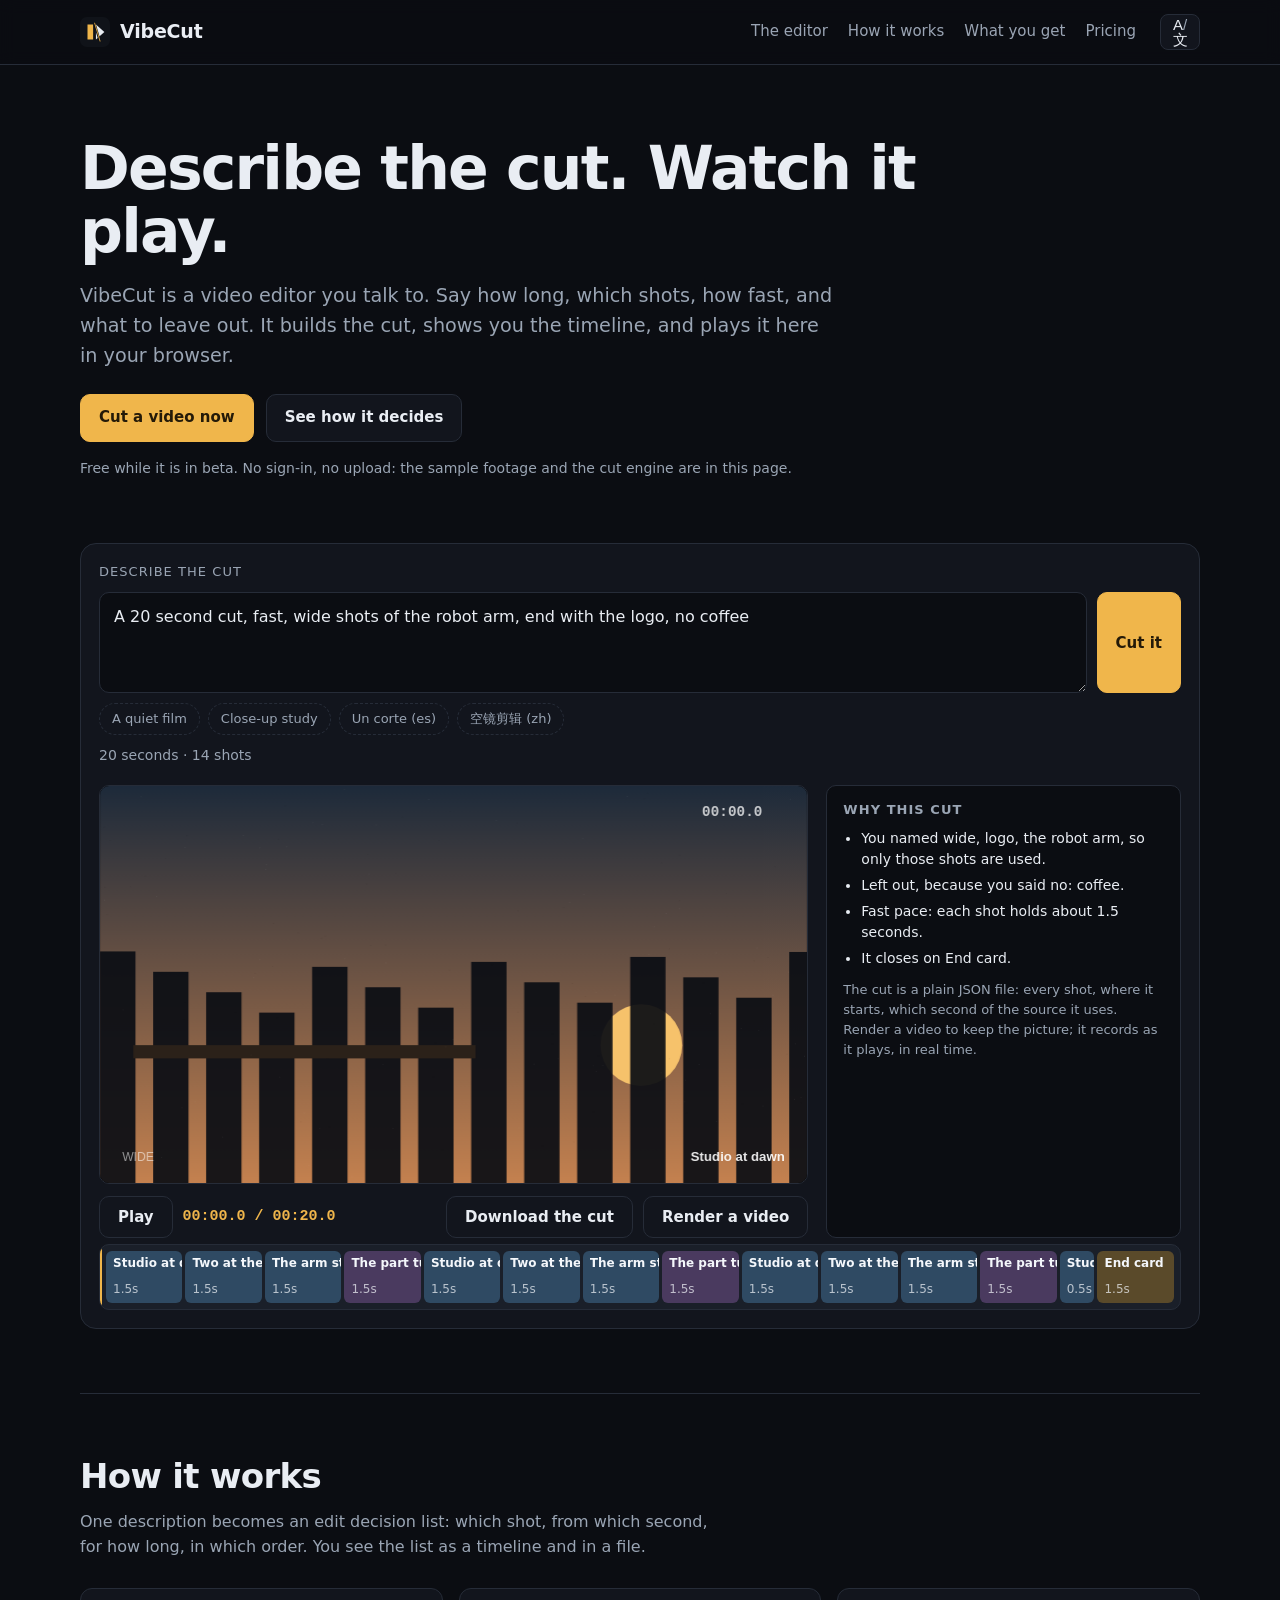
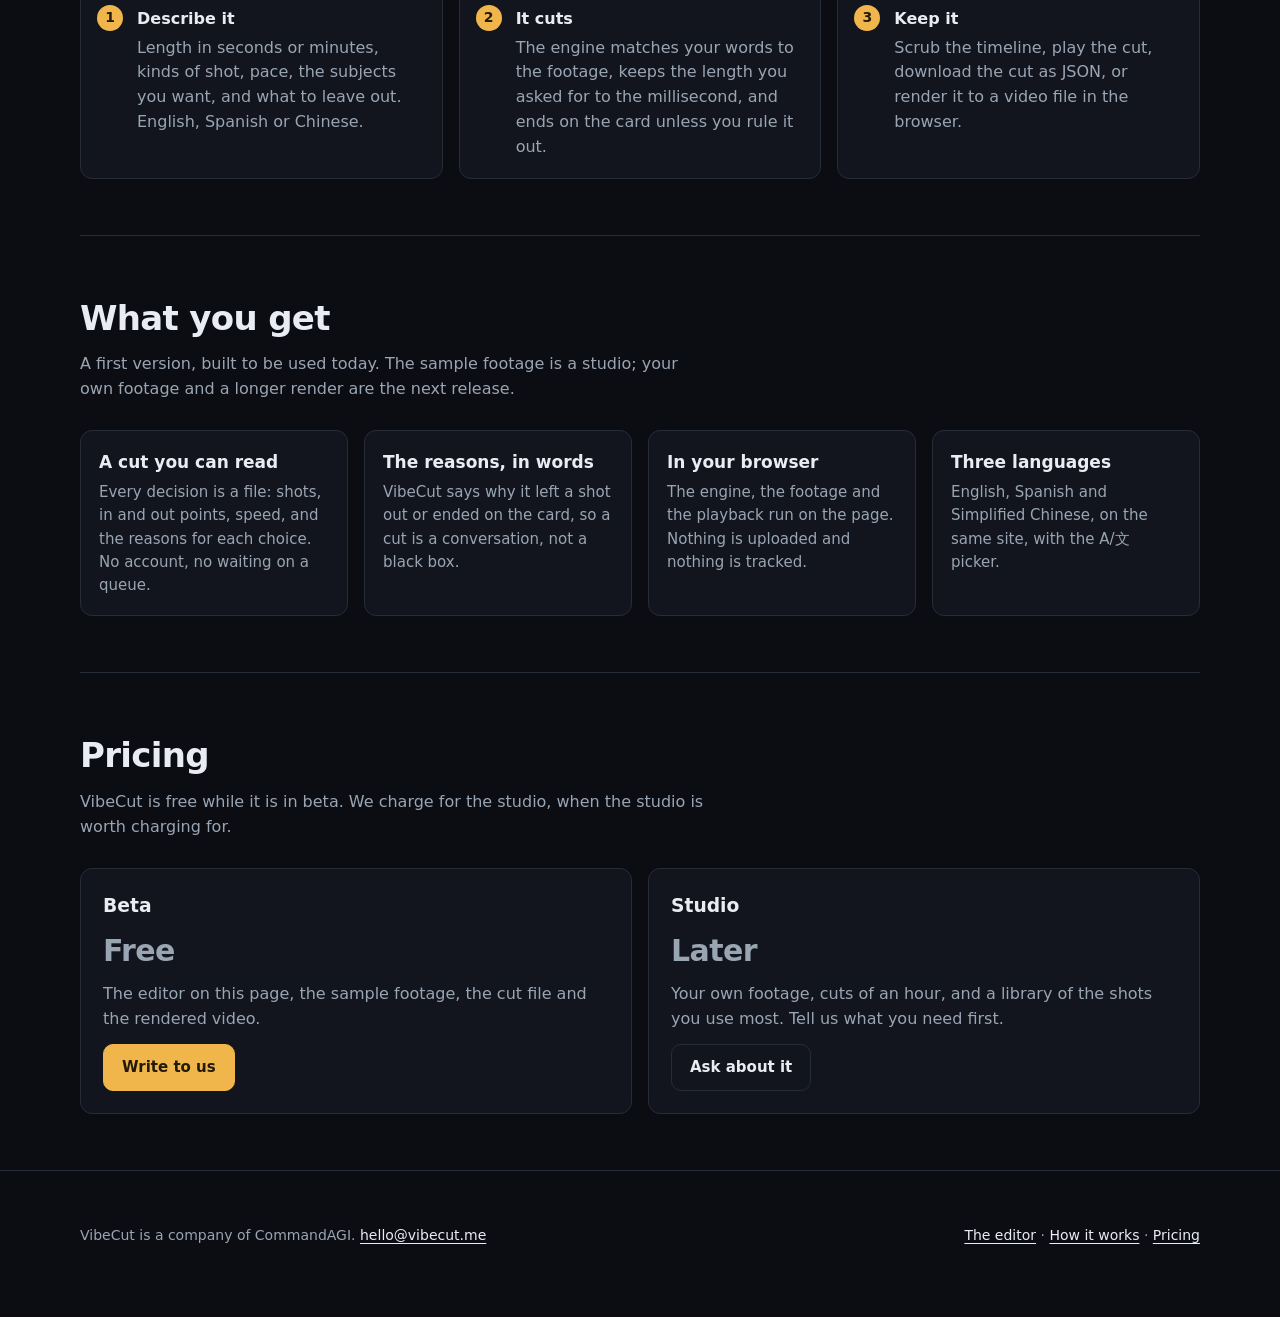
==== index.html @ fbfbfac4 "The site of vibecut, from CommandAGI's seed (seed/drive/platform/org-vibecut/sites/vibecut) Co-Autho" ====
<!doctype html>
<html lang="en">
<head>
<meta charset="utf-8">
<meta name="viewport" content="width=device-width, initial-scale=1">
<meta http-equiv="Content-Security-Policy" content="default-src 'self'; script-src 'self'; style-src 'self' 'unsafe-inline'; img-src 'self' data: blob:; media-src 'self' blob:; connect-src 'none'; object-src 'none'; base-uri 'none'; form-action 'none'">
<title>VibeCut: cut video by description</title>
<meta name="description" content="VibeCut is a browser-native video editor. Describe the cut — the length, the shots, the pace, what to leave out — and it builds the edit and plays it. Nothing is uploaded.">
<link rel="canonical" href="https://vibecut.commandagi.app/">
<link rel="alternate" hreflang="en" href="https://vibecut.commandagi.app/">
<link rel="alternate" hreflang="es" href="https://vibecut.commandagi.app/es/">
<link rel="alternate" hreflang="zh-Hans" href="https://vibecut.commandagi.app/zh/">
<link rel="alternate" hreflang="x-default" href="https://vibecut.commandagi.app/">
<link rel="stylesheet" href="style.css">
<link rel="icon" href="mark.svg" type="image/svg+xml">
</head>
<body data-locale="en" data-root="">
<a class="skip" href="#main">Skip to the content</a>

<header class="site-head">
  <div class="wrap">
    <a class="brand" href="./"><img src="mark.svg" alt="" width="30" height="30">VibeCut</a>
    <nav class="site-nav" aria-label="Site">
      <a href="#cut">The editor</a>
      <a href="#how">How it works</a>
      <a href="#what">What you get</a>
      <a href="#pricing">Pricing</a>
    </nav>
    <button class="lang-btn" type="button" aria-haspopup="dialog" aria-label="Language">
      <span class="lang-btn__glyph" aria-hidden="true">A<span>/</span><span lang="zh-Hans">文</span></span>
    </button>
  </div>
</header>

<dialog id="lang" aria-label="Language">
  <h2>Language</h2>
  <ul>
    <li><a href="/" hreflang="en" lang="en">English</a></li>
    <li><a href="/es/" hreflang="es" lang="es">Español</a></li>
    <li><a href="/zh/" hreflang="zh-Hans" lang="zh-Hans">简体中文</a></li>
  </ul>
  <button class="btn" type="button" data-close>Close</button>
</dialog>

<main id="main">
  <section class="wrap hero">
    <h1>Describe the cut. Watch it play.</h1>
    <p class="lede">VibeCut is a video editor you talk to. Say how long, which shots, how fast, and what to leave out. It builds the cut, shows you the timeline, and plays it here in your browser.</p>
    <div class="btns">
      <a class="btn primary" href="#cut">Cut a video now</a>
      <a class="btn" href="#how">See how it decides</a>
    </div>
    <p class="fine">Free while it is in beta. No sign-in, no upload: the sample footage and the cut engine are in this page.</p>
    <p id="lang-hint" hidden><a href="/es/"></a></p>
  </section>

  <section class="wrap" id="cut">
    <div class="editor">
      <form class="editor__form" id="cut-form">
        <label for="description">Describe the cut</label>
        <div class="editor__row">
          <textarea id="description" name="description" rows="3">A 20 second cut, fast, wide shots of the robot arm, end with the logo, no coffee</textarea>
          <button class="btn primary" type="submit">Cut it</button>
        </div>
        <div class="presets" aria-label="Examples">
          <button type="button" data-preset="A quiet 30 second film of the studio at dawn, slow, no city">A quiet film</button>
          <button type="button" data-preset="15 seconds of close-ups, the hands and the lens, slow motion">Close-up study</button>
          <button type="button" data-preset="Un corte de 20 segundos del brazo robot, rápido, sin café">Un corte (es)</button>
          <button type="button" data-preset="25 秒，全景，城市，快剪，不要咖啡">空镜剪辑 (zh)</button>
        </div>
      </form>

      <p class="summary" id="summary" role="status"></p>

      <div class="stage">
        <div>
          <div class="screen"><canvas id="preview" width="1280" height="720" aria-label="The cut, playing"></canvas></div>
          <div class="transport">
            <button class="btn" type="button" id="play">Play</button>
            <span class="clock" id="clock">00:00.0 / 00:20</span>
            <button class="btn" type="button" id="download">Download the cut</button>
            <button class="btn" type="button" id="export">Render a video</button>
          </div>
        </div>
        <div class="why">
          <h3>Why this cut</h3>
          <ul id="why"></ul>
          <p class="save-note">The cut is a plain JSON file: every shot, where it starts, which second of the source it uses. Render a video to keep the picture; it records as it plays, in real time.</p>
        </div>
      </div>

      <div class="timeline-shell" aria-label="Timeline">
        <div class="timeline" id="timeline"></div>
      </div>
    </div>
  </section>

  <section class="wrap section" id="how">
    <h2>How it works</h2>
    <p class="sub">One description becomes an edit decision list: which shot, from which second, for how long, in which order. You see the list as a timeline and in a file.</p>
    <ol class="steps">
      <li><strong>Describe it</strong>Length in seconds or minutes, kinds of shot, pace, the subjects you want, and what to leave out. English, Spanish or Chinese.</li>
      <li><strong>It cuts</strong>The engine matches your words to the footage, keeps the length you asked for to the millisecond, and ends on the card unless you rule it out.</li>
      <li><strong>Keep it</strong>Scrub the timeline, play the cut, download the cut as JSON, or render it to a video file in the browser.</li>
    </ol>
  </section>

  <section class="wrap section" id="what">
    <h2>What you get</h2>
    <p class="sub">A first version, built to be used today. The sample footage is a studio; your own footage and a longer render are the next release.</p>
    <div class="cards">
      <div class="card"><h3>A cut you can read</h3><p>Every decision is a file: shots, in and out points, speed, and the reasons for each choice. No account, no waiting on a queue.</p></div>
      <div class="card"><h3>The reasons, in words</h3><p>VibeCut says why it left a shot out or ended on the card, so a cut is a conversation, not a black box.</p></div>
      <div class="card"><h3>In your browser</h3><p>The engine, the footage and the playback run on the page. Nothing is uploaded and nothing is tracked.</p></div>
      <div class="card"><h3>Three languages</h3><p>English, Spanish and Simplified Chinese, on the same site, with the A/文 picker.</p></div>
    </div>
  </section>

  <section class="wrap section" id="pricing">
    <h2>Pricing</h2>
    <p class="sub">VibeCut is free while it is in beta. We charge for the studio, when the studio is worth charging for.</p>
    <div class="plans">
      <div class="plan">
        <h3>Beta</h3>
        <p class="price">Free</p>
        <p>The editor on this page, the sample footage, the cut file and the rendered video.</p>
        <a class="btn primary" href="mailto:hello@vibecut.me">Write to us</a>
      </div>
      <div class="plan">
        <h3>Studio</h3>
        <p class="price">Later</p>
        <p>Your own footage, cuts of an hour, and a library of the shots you use most. Tell us what you need first.</p>
        <a class="btn" href="mailto:hello@vibecut.me?subject=VibeCut%20Studio">Ask about it</a>
      </div>
    </div>
  </section>
</main>

<footer class="site-foot">
  <div class="wrap">
    <p>VibeCut is a company of CommandAGI. <a href="mailto:hello@vibecut.me">hello@vibecut.me</a></p>
    <p><a href="#cut">The editor</a> · <a href="#how">How it works</a> · <a href="#pricing">Pricing</a></p>
  </div>
</footer>

<script type="module" src="app/lang.mjs"></script>
<script type="module" src="app/app.mjs"></script>
</body>
</html>
---- style.css ----
/* VibeCut's site. One stylesheet for the three languages; no external font, script or stylesheet. */
:root {
  --ink: #0b0d12;
  --ink-2: #12151d;
  --ink-3: #1a1f29;
  --line: #262c38;
  --text: #e9edf3;
  --muted: #9aa5b4;
  --accent: #f0b64b;
  --accent-ink: #241a08;
  --wide: #2f4a63;
  --close: #4a3a5f;
  --broll: #2f5a4a;
  --logo: #5a4a2a;
  --radius: 12px;
  color-scheme: dark;
}

* { box-sizing: border-box; }

html { -webkit-text-size-adjust: 100%; }

body {
  margin: 0;
  background: var(--ink);
  color: var(--text);
  font: 16px/1.55 system-ui, -apple-system, "Segoe UI", Roboto, "Helvetica Neue", Arial, sans-serif;
}

body:lang(zh-Hans) { font-family: system-ui, "PingFang SC", "Noto Sans SC", "Microsoft YaHei", sans-serif; }

a { color: var(--accent); text-underline-offset: 3px; }
a:hover { color: #ffd27a; }

.wrap { width: min(1120px, 100% - 40px); margin-inline: auto; }

.skip {
  position: absolute; left: -9999px; top: 0; background: var(--accent); color: var(--accent-ink);
  padding: 10px 16px; border-radius: 0 0 var(--radius) 0; z-index: 20;
}
.skip:focus { left: 0; }

/* the header */
.site-head { border-bottom: 1px solid var(--line); position: sticky; top: 0; background: color-mix(in srgb, var(--ink) 92%, transparent); backdrop-filter: blur(8px); z-index: 10; }
.site-head .wrap { display: flex; align-items: center; gap: 24px; min-height: 64px; }
.brand { display: inline-flex; align-items: center; gap: 10px; font-weight: 700; letter-spacing: -0.01em; color: var(--text); text-decoration: none; font-size: 19px; }
.brand img { display: block; }
.site-nav { display: flex; gap: 20px; margin-inline-start: auto; flex-wrap: wrap; }
.site-nav a { color: var(--muted); text-decoration: none; font-size: 15px; }
.site-nav a:hover, .site-nav a[aria-current="page"] { color: var(--text); }

/* the A/文 language button: the same glyph our public sites use */
.lang-btn {
  border: 1px solid var(--line); background: var(--ink-2); color: var(--text); border-radius: 8px;
  width: 40px; height: 36px; cursor: pointer; font-size: 15px; line-height: 1;
}
.lang-btn:hover { border-color: var(--accent); }
.lang-btn__glyph span:first-child { color: var(--muted); }
.lang-btn__glyph span:last-child { font-family: system-ui, "PingFang SC", "Noto Sans SC", sans-serif; }

dialog#lang {
  border: 1px solid var(--line); border-radius: var(--radius); background: var(--ink-2); color: var(--text);
  padding: 20px; min-width: 260px;
}
dialog#lang::backdrop { background: rgba(0, 0, 0, 0.6); }
dialog#lang h2 { margin: 0 0 12px; font-size: 16px; color: var(--muted); font-weight: 600; }
dialog#lang ul { list-style: none; margin: 0; padding: 0; display: grid; gap: 6px; }
dialog#lang a { display: block; padding: 8px 10px; border-radius: 8px; text-decoration: none; color: var(--text); }
dialog#lang a[aria-current="true"] { background: var(--ink-3); color: var(--accent); }
dialog#lang a:hover { background: var(--ink-3); }
dialog#lang button { margin-top: 14px; width: 100%; }

/* the hero */
.hero { padding: 72px 0 40px; }
.hero h1 { font-size: clamp(34px, 5.2vw, 60px); line-height: 1.05; letter-spacing: -0.03em; margin: 0 0 18px; max-width: 20ch; }
.hero p.lede { font-size: clamp(17px, 1.5vw, 21px); color: var(--muted); max-width: 62ch; margin: 0 0 24px; }
.hero .btns { display: flex; gap: 12px; flex-wrap: wrap; align-items: center; }
.btn {
  display: inline-flex; align-items: center; gap: 8px; border-radius: 10px; padding: 11px 18px; font-weight: 600;
  text-decoration: none; border: 1px solid var(--line); background: var(--ink-2); color: var(--text); cursor: pointer;
  font-size: 15px; font-family: inherit;
}
.btn:hover { border-color: var(--muted); color: var(--text); }
.btn.primary { background: var(--accent); border-color: var(--accent); color: var(--accent-ink); }
.btn.primary:hover { background: #ffc961; }
.btn:disabled { opacity: 0.6; cursor: default; }
.fine { color: var(--muted); font-size: 14px; margin: 16px 0 0; }

/* the editor */
.editor { background: var(--ink-2); border: 1px solid var(--line); border-radius: 16px; padding: 18px; margin: 8px 0 64px; }
.editor__form { display: grid; gap: 10px; }
.editor__form label { font-size: 13px; text-transform: uppercase; letter-spacing: 0.08em; color: var(--muted); }
.editor__row { display: flex; gap: 10px; align-items: stretch; flex-wrap: wrap; }
textarea#description {
  flex: 1 1 480px; min-height: 74px; resize: vertical; background: var(--ink); color: var(--text);
  border: 1px solid var(--line); border-radius: 10px; padding: 12px 14px; font: inherit;
}
textarea#description:focus { outline: 2px solid var(--accent); outline-offset: 1px; }
.presets { display: flex; gap: 8px; flex-wrap: wrap; }
.presets button {
  background: none; border: 1px dashed var(--line); color: var(--muted); border-radius: 999px;
  padding: 5px 12px; font: inherit; font-size: 13px; cursor: pointer;
}
.presets button:hover { color: var(--text); border-color: var(--muted); }

.stage { display: grid; grid-template-columns: minmax(0, 2fr) minmax(240px, 1fr); gap: 18px; margin-top: 18px; }
@media (max-width: 820px) { .stage { grid-template-columns: 1fr; } }
.screen { background: #000; border-radius: 10px; overflow: hidden; border: 1px solid var(--line); position: relative; aspect-ratio: 16 / 9; }
.screen canvas { width: 100%; height: 100%; display: block; }

.transport { display: flex; align-items: center; gap: 10px; flex-wrap: wrap; margin-top: 12px; }
.clock { font: 600 15px/1 ui-monospace, "SF Mono", Menlo, Consolas, monospace; color: var(--accent); margin-inline-end: auto; }

.timeline-shell { margin-top: 6px; }
.timeline {
  display: flex; gap: 3px; height: 66px; position: relative; background: var(--ink-3); border-radius: 10px;
  padding: 6px; border: 1px solid var(--line); overflow: hidden;
}
.clip {
  border: 0; border-radius: 6px; min-width: 6px; padding: 6px 7px; overflow: hidden; cursor: pointer;
  display: flex; flex-direction: column; justify-content: space-between; text-align: start;
  color: #f4f7fb; font: inherit; font-size: 12px; font-weight: 600; line-height: 1.15;
}
.clip--wide { background: var(--wide); }
.clip--close { background: var(--close); }
.clip--b-roll { background: var(--broll); }
.clip--logo { background: var(--logo); }
.clip:hover { filter: brightness(1.18); }
.clip__name { overflow: hidden; text-overflow: ellipsis; white-space: nowrap; display: block; }
.clip__time { opacity: 0.7; font-weight: 500; font-variant-numeric: tabular-nums; }
.playhead { position: absolute; top: 0; bottom: 0; width: 2px; background: var(--accent); pointer-events: none; }

.why { background: var(--ink); border: 1px solid var(--line); border-radius: 10px; padding: 14px 16px; }
.why h3 { margin: 0 0 8px; font-size: 13px; text-transform: uppercase; letter-spacing: 0.08em; color: var(--muted); }
.why ul { margin: 0; padding-inline-start: 18px; color: var(--text); font-size: 14px; }
.why li { margin: 4px 0; }
.summary { color: var(--muted); font-size: 14px; margin: 10px 0 0; }
.save-note { color: var(--muted); font-size: 13px; margin: 10px 0 0; }

/* the sections */
.section { padding: 56px 0; border-top: 1px solid var(--line); }
.section h2 { font-size: clamp(24px, 3vw, 34px); letter-spacing: -0.02em; margin: 0 0 8px; }
.section .sub { color: var(--muted); max-width: 62ch; margin: 0 0 28px; }
.cards { display: grid; grid-template-columns: repeat(auto-fit, minmax(240px, 1fr)); gap: 16px; }
.card { background: var(--ink-2); border: 1px solid var(--line); border-radius: var(--radius); padding: 18px; }
.card h3 { margin: 0 0 6px; font-size: 17px; }
.card p { margin: 0; color: var(--muted); font-size: 15px; }
.steps { display: grid; grid-template-columns: repeat(auto-fit, minmax(240px, 1fr)); gap: 16px; counter-reset: step; list-style: none; padding: 0; margin: 0; }
.steps li { background: var(--ink-2); border: 1px solid var(--line); border-radius: var(--radius); padding: 18px 18px 18px 56px; position: relative; color: var(--muted); }
.steps li strong { color: var(--text); display: block; margin-bottom: 4px; }
.steps li::before {
  counter-increment: step; content: counter(step);
  position: absolute; inset-inline-start: 16px; top: 16px; width: 26px; height: 26px; border-radius: 50%;
  background: var(--accent); color: var(--accent-ink); font-weight: 700; font-size: 14px;
  display: grid; place-items: center;
}
.plans { display: grid; grid-template-columns: repeat(auto-fit, minmax(260px, 1fr)); gap: 16px; }
.plan { background: var(--ink-2); border: 1px solid var(--line); border-radius: var(--radius); padding: 22px; }
.plan h3 { margin: 0 0 4px; }
.plan .price { font-size: 30px; font-weight: 700; letter-spacing: -0.02em; margin: 8px 0; }
.plan p { color: var(--muted); margin: 0 0 12px; }

/* the footer */
footer.site-foot { border-top: 1px solid var(--line); padding: 40px 0 56px; color: var(--muted); font-size: 14px; }
footer.site-foot .wrap { display: flex; flex-wrap: wrap; gap: 12px 32px; justify-content: space-between; }
footer.site-foot a { color: var(--text); }

@media (prefers-reduced-motion: reduce) {
  .playhead, .clip, .btn { transition: none; }
}
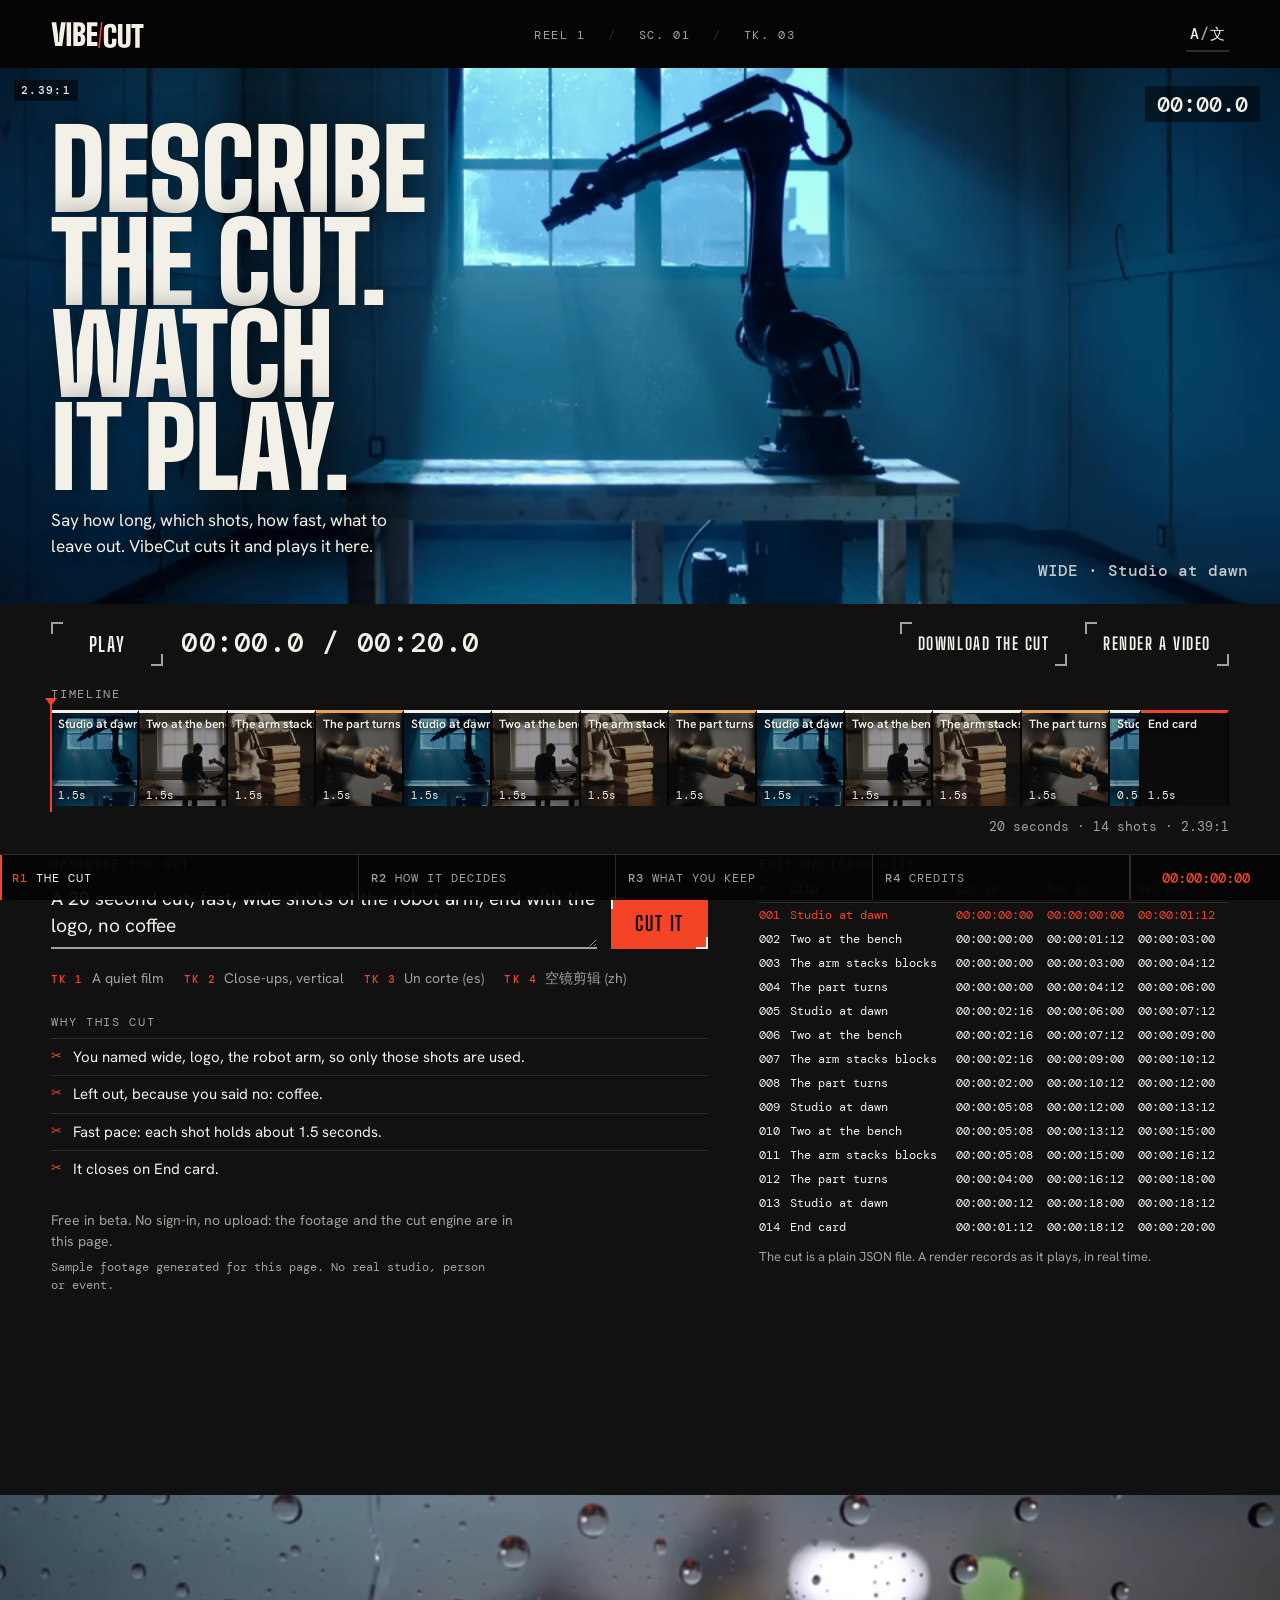
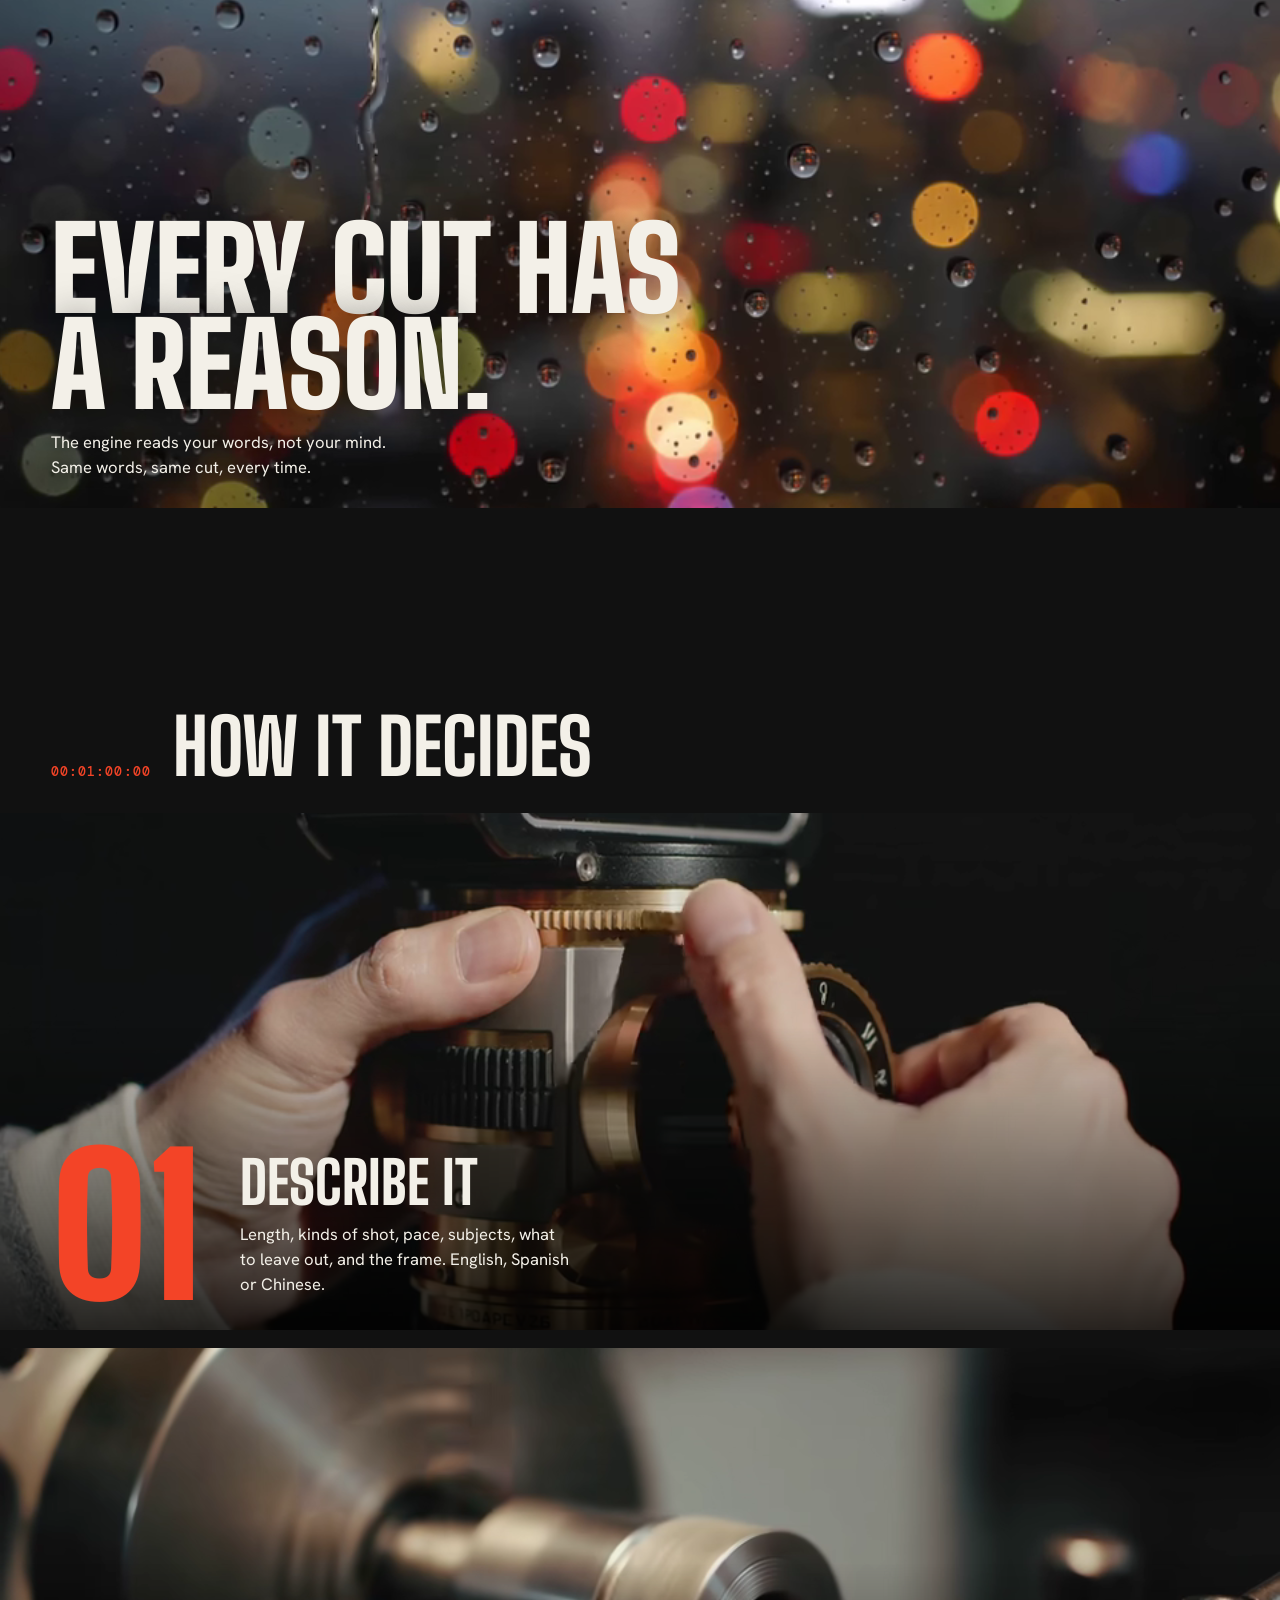
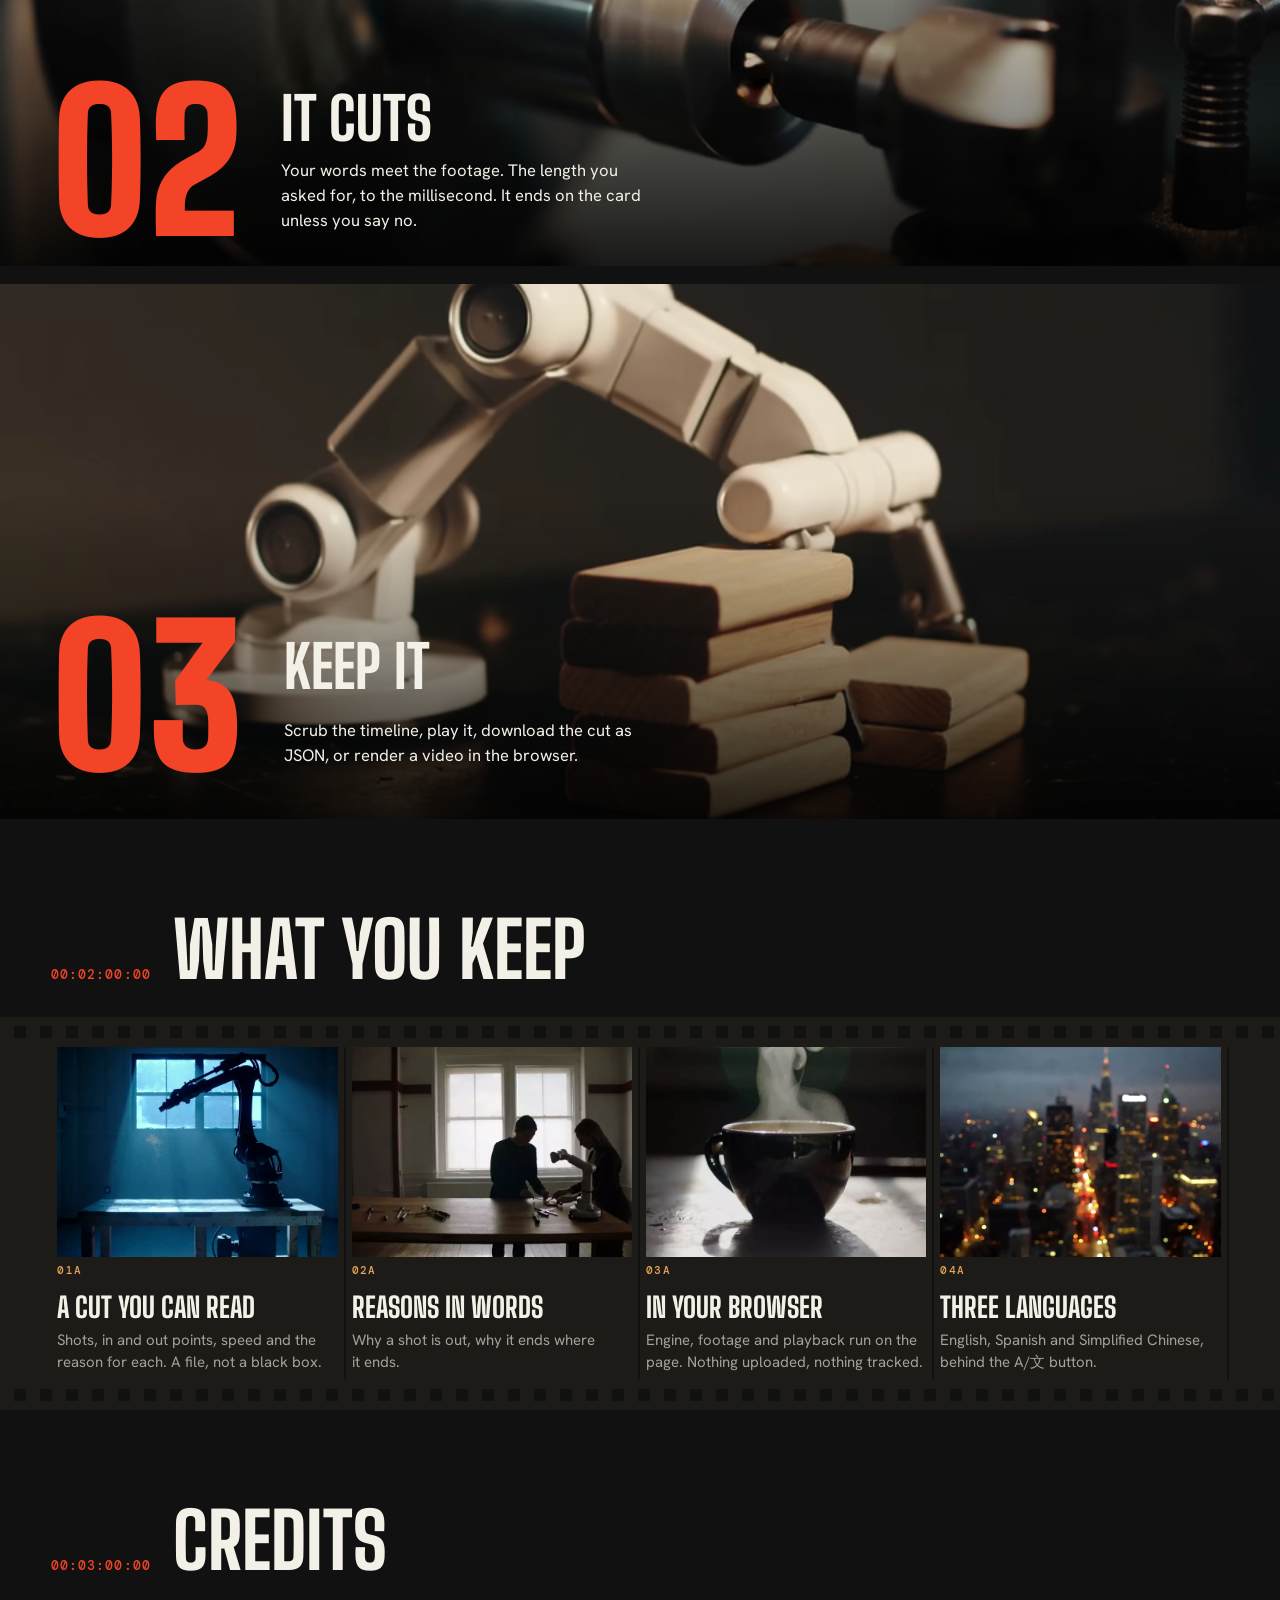
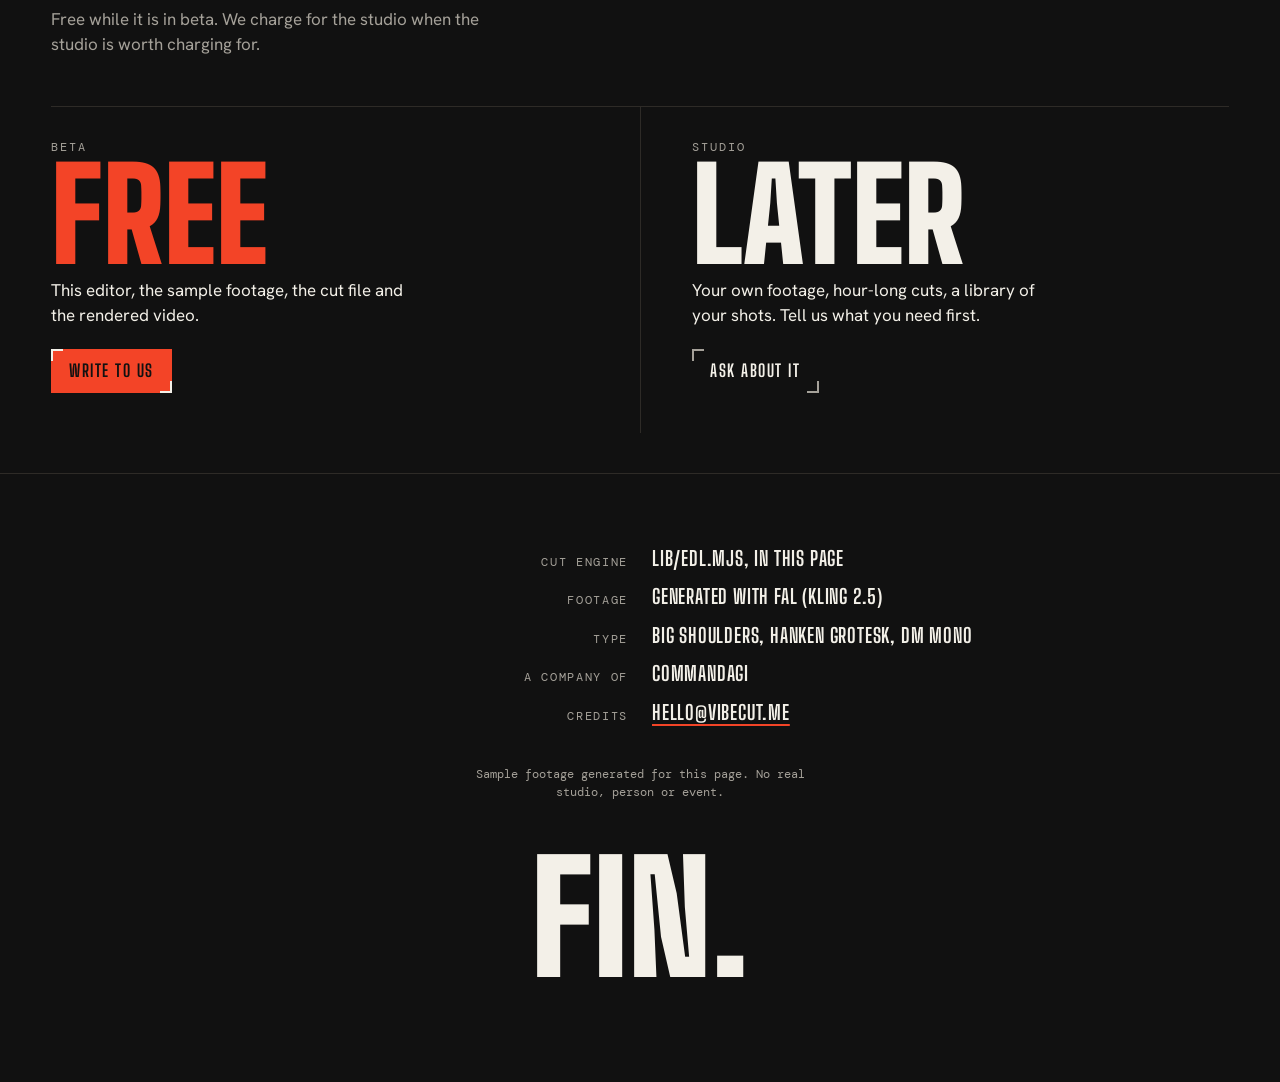
==== commit b70bbc9e: "The 2027 redesign: a screening room, generated footage, reframing cuts VibeCut's own designer (a fil" ====
--- a/index.html
+++ b/index.html
@@ -3,33 +3,35 @@
 <head>
 <meta charset="utf-8">
 <meta name="viewport" content="width=device-width, initial-scale=1">
-<meta http-equiv="Content-Security-Policy" content="default-src 'self'; script-src 'self'; style-src 'self' 'unsafe-inline'; img-src 'self' data: blob:; media-src 'self' blob:; connect-src 'none'; object-src 'none'; base-uri 'none'; form-action 'none'">
+<meta http-equiv="Content-Security-Policy" content="default-src 'self'; script-src 'self'; style-src 'self' 'unsafe-inline'; img-src 'self' data: blob:; media-src 'self' blob:; font-src 'self'; connect-src 'none'; object-src 'none'; base-uri 'none'; form-action 'none'">
 <title>VibeCut: cut video by description</title>
 <meta name="description" content="VibeCut is a browser-native video editor. Describe the cut — the length, the shots, the pace, what to leave out — and it builds the edit and plays it. Nothing is uploaded.">
+<meta name="theme-color" content="#101010">
+<meta property="og:title" content="VibeCut: cut video by description">
+<meta property="og:description" content="VibeCut is a browser-native video editor. Describe the cut — the length, the shots, the pace, what to leave out — and it builds the edit and plays it. Nothing is uploaded.">
+<meta property="og:image" content="https://vibecut.commandagi.app/og.png">
+<meta property="og:url" content="https://vibecut.commandagi.app/">
+<meta name="twitter:card" content="summary_large_image">
 <link rel="canonical" href="https://vibecut.commandagi.app/">
 <link rel="alternate" hreflang="en" href="https://vibecut.commandagi.app/">
 <link rel="alternate" hreflang="es" href="https://vibecut.commandagi.app/es/">
 <link rel="alternate" hreflang="zh-Hans" href="https://vibecut.commandagi.app/zh/">
 <link rel="alternate" hreflang="x-default" href="https://vibecut.commandagi.app/">
+<link rel="preload" href="fonts/big-shoulders-latin.woff2" as="font" type="font/woff2" crossorigin>
+<link rel="preload" href="fonts/hanken-latin.woff2" as="font" type="font/woff2" crossorigin>
 <link rel="stylesheet" href="style.css">
 <link rel="icon" href="mark.svg" type="image/svg+xml">
+<link rel="apple-touch-icon" href="touch-icon.png">
 </head>
 <body data-locale="en" data-root="">
 <a class="skip" href="#main">Skip to the content</a>
 
-<header class="site-head">
-  <div class="wrap">
-    <a class="brand" href="./"><img src="mark.svg" alt="" width="30" height="30">VibeCut</a>
-    <nav class="site-nav" aria-label="Site">
-      <a href="#cut">The editor</a>
-      <a href="#how">How it works</a>
-      <a href="#what">What you get</a>
-      <a href="#pricing">Pricing</a>
-    </nav>
-    <button class="lang-btn" type="button" aria-haspopup="dialog" aria-label="Language">
-      <span class="lang-btn__glyph" aria-hidden="true">A<span>/</span><span lang="zh-Hans">文</span></span>
-    </button>
-  </div>
+<header class="slate">
+  <a class="brand" href="./" aria-label="VibeCut, home"><img src="wordmark.svg" alt="VibeCut" width="114" height="32"></a>
+  <p class="slate__meta" aria-hidden="true"><span>Reel 1</span><span>Sc. 01</span><span>Tk. 03</span></p>
+  <button class="lang-btn" type="button" aria-haspopup="dialog" aria-label="Language">
+    <span class="lang-btn__glyph" aria-hidden="true">A<span>/</span><span lang="zh-Hans">文</span></span>
+  </button>
 </header>
 
 <dialog id="lang" aria-label="Language">
@@ -39,111 +41,193 @@
     <li><a href="/es/" hreflang="es" lang="es">Español</a></li>
     <li><a href="/zh/" hreflang="zh-Hans" lang="zh-Hans">简体中文</a></li>
   </ul>
-  <button class="btn" type="button" data-close>Close</button>
+  <button class="key" type="button" data-close>Close</button>
 </dialog>
 
 <main id="main">
-  <section class="wrap hero">
-    <h1>Describe the cut. Watch it play.</h1>
-    <p class="lede">VibeCut is a video editor you talk to. Say how long, which shots, how fast, and what to leave out. It builds the cut, shows you the timeline, and plays it here in your browser.</p>
-    <div class="btns">
-      <a class="btn primary" href="#cut">Cut a video now</a>
-      <a class="btn" href="#how">See how it decides</a>
-    </div>
-    <p class="fine">Free while it is in beta. No sign-in, no upload: the sample footage and the cut engine are in this page.</p>
-    <p id="lang-hint" hidden><a href="/es/"></a></p>
-  </section>
-
-  <section class="wrap" id="cut">
-    <div class="editor">
-      <form class="editor__form" id="cut-form">
+  <section class="screening" id="cut" aria-labelledby="title">
+    <div class="screen-well">
+      <div class="screen" id="screen">
+        <canvas id="preview" width="1280" height="536" aria-label="Describe the cut. Watch it play."></canvas>
+        <p class="frame-tag" aria-hidden="true"><span id="frame-name">2.39:1</span></p>
+      </div>
+      <div class="title-card">
+        <h1 id="title">Describe the cut. Watch it play.</h1>
+        <p class="lede">Say how long, which shots, how fast, what to leave out. VibeCut cuts it and plays it here.</p>
+      </div>
+    </div>
+
+    <div class="deck">
+      <div class="transport">
+        <button class="key key--play" type="button" id="play">Play</button>
+        <output class="clock" id="clock" aria-live="off">00:00.0 / 00:20</output>
+        <button class="key" type="button" id="download">Download the cut</button>
+        <button class="key" type="button" id="export">Render a video</button>
+      </div>
+
+      <div class="timeline-shell">
+        <p class="rule-label" id="timeline-label">Timeline</p>
+        <div class="timeline" id="timeline" role="group" aria-labelledby="timeline-label"></div>
+      </div>
+
+      <form class="cmd" id="cut-form">
         <label for="description">Describe the cut</label>
-        <div class="editor__row">
-          <textarea id="description" name="description" rows="3">A 20 second cut, fast, wide shots of the robot arm, end with the logo, no coffee</textarea>
-          <button class="btn primary" type="submit">Cut it</button>
-        </div>
-        <div class="presets" aria-label="Examples">
-          <button type="button" data-preset="A quiet 30 second film of the studio at dawn, slow, no city">A quiet film</button>
-          <button type="button" data-preset="15 seconds of close-ups, the hands and the lens, slow motion">Close-up study</button>
-          <button type="button" data-preset="Un corte de 20 segundos del brazo robot, rápido, sin café">Un corte (es)</button>
-          <button type="button" data-preset="25 秒，全景，城市，快剪，不要咖啡">空镜剪辑 (zh)</button>
+        <div class="cmd__row">
+          <textarea id="description" name="description" rows="2">A 20 second cut, fast, wide shots of the robot arm, end with the logo, no coffee</textarea>
+          <button class="key key--cut" type="submit">Cut it</button>
+        </div>
+        <div class="takes" role="group" aria-label="Takes">
+          <button type="button" data-preset="A quiet 30 second film of the studio at dawn, slow, no city"><span aria-hidden="true">TK 1</span> A quiet film</button>
+          <button type="button" data-preset="15 seconds of close-ups, the hands and the lens, slow motion, vertical"><span aria-hidden="true">TK 2</span> Close-ups, vertical</button>
+          <button type="button" data-preset="Un corte de 20 segundos del brazo robot, rápido, sin café, cuadrado"><span aria-hidden="true">TK 3</span> Un corte (es)</button>
+          <button type="button" data-preset="25 秒，全景，城市，快剪，不要咖啡"><span aria-hidden="true">TK 4</span> 空镜剪辑 (zh)</button>
         </div>
       </form>
 
       <p class="summary" id="summary" role="status"></p>
 
-      <div class="stage">
-        <div>
-          <div class="screen"><canvas id="preview" width="1280" height="720" aria-label="The cut, playing"></canvas></div>
-          <div class="transport">
-            <button class="btn" type="button" id="play">Play</button>
-            <span class="clock" id="clock">00:00.0 / 00:20</span>
-            <button class="btn" type="button" id="download">Download the cut</button>
-            <button class="btn" type="button" id="export">Render a video</button>
-          </div>
-        </div>
+      <div class="notes">
         <div class="why">
-          <h3>Why this cut</h3>
+          <h2>Why this cut</h2>
           <ul id="why"></ul>
-          <p class="save-note">The cut is a plain JSON file: every shot, where it starts, which second of the source it uses. Render a video to keep the picture; it records as it plays, in real time.</p>
-        </div>
-      </div>
-
-      <div class="timeline-shell" aria-label="Timeline">
-        <div class="timeline" id="timeline"></div>
-      </div>
-    </div>
-  </section>
-
-  <section class="wrap section" id="how">
-    <h2>How it works</h2>
-    <p class="sub">One description becomes an edit decision list: which shot, from which second, for how long, in which order. You see the list as a timeline and in a file.</p>
-    <ol class="steps">
-      <li><strong>Describe it</strong>Length in seconds or minutes, kinds of shot, pace, the subjects you want, and what to leave out. English, Spanish or Chinese.</li>
-      <li><strong>It cuts</strong>The engine matches your words to the footage, keeps the length you asked for to the millisecond, and ends on the card unless you rule it out.</li>
-      <li><strong>Keep it</strong>Scrub the timeline, play the cut, download the cut as JSON, or render it to a video file in the browser.</li>
+        </div>
+        <div class="edl-wrap">
+          <h2>Edit decision list</h2>
+          <table class="edl" id="edl"></table>
+          <p class="save-note">The cut is a plain JSON file. A render records as it plays, in real time.</p>
+        </div>
+      </div>
+
+      <p class="fine">Free in beta. No sign-in, no upload: the footage and the cut engine are in this page. <span class="disclose">Sample footage generated for this page. No real studio, person or event.</span></p>
+      <p id="lang-hint" hidden><a href="/"></a></p>
+    </div>
+  </section>
+
+  <section class="interstitial" aria-labelledby="reason">
+    <div class="interstitial__picture"><video class="loop " muted loop playsinline preload="none" poster="media/city-night.webp" aria-hidden="true" tabindex="-1">
+        <source src="media/city-night.webm" type='video/webm; codecs="av01.0.05M.08"'>
+        <source src="media/city-night.mp4" type="video/mp4">
+      </video></div>
+    <div class="interstitial__words">
+      <h2 id="reason">Every cut has a reason.</h2>
+      <p>The engine reads your words, not your mind. Same words, same cut, every time.</p>
+    </div>
+  </section>
+
+  <section class="plates" id="how" aria-labelledby="how-h">
+    <h2 class="section-title" id="how-h"><span class="tc" aria-hidden="true">00:01:00:00</span>How it decides</h2>
+    <ol>
+      <li class="plate">
+        <div class="plate__picture"><video class="loop " muted loop playsinline preload="none" poster="media/lens-hands.webp" aria-hidden="true" tabindex="-1">
+        <source src="media/lens-hands.webm" type='video/webm; codecs="av01.0.05M.08"'>
+        <source src="media/lens-hands.mp4" type="video/mp4">
+      </video></div>
+        <div class="plate__words">
+          <p class="plate__num" aria-hidden="true">01</p>
+          <h3>Describe it</h3>
+          <p>Length, kinds of shot, pace, subjects, what to leave out, and the frame. English, Spanish or Chinese.</p>
+        </div>
+      </li>
+      <li class="plate">
+        <div class="plate__picture"><video class="loop " muted loop playsinline preload="none" poster="media/lathe-turn.webp" aria-hidden="true" tabindex="-1">
+        <source src="media/lathe-turn.webm" type='video/webm; codecs="av01.0.05M.08"'>
+        <source src="media/lathe-turn.mp4" type="video/mp4">
+      </video></div>
+        <div class="plate__words">
+          <p class="plate__num" aria-hidden="true">02</p>
+          <h3>It cuts</h3>
+          <p>Your words meet the footage. The length you asked for, to the millisecond. It ends on the card unless you say no.</p>
+        </div>
+      </li>
+      <li class="plate">
+        <div class="plate__picture"><video class="loop " muted loop playsinline preload="none" poster="media/arm-stack.webp" aria-hidden="true" tabindex="-1">
+        <source src="media/arm-stack.webm" type='video/webm; codecs="av01.0.05M.08"'>
+        <source src="media/arm-stack.mp4" type="video/mp4">
+      </video></div>
+        <div class="plate__words">
+          <p class="plate__num" aria-hidden="true">03</p>
+          <h3>Keep it</h3>
+          <p>Scrub the timeline, play it, download the cut as JSON, or render a video in the browser.</p>
+        </div>
+      </li>
     </ol>
   </section>
 
-  <section class="wrap section" id="what">
-    <h2>What you get</h2>
-    <p class="sub">A first version, built to be used today. The sample footage is a studio; your own footage and a longer render are the next release.</p>
-    <div class="cards">
-      <div class="card"><h3>A cut you can read</h3><p>Every decision is a file: shots, in and out points, speed, and the reasons for each choice. No account, no waiting on a queue.</p></div>
-      <div class="card"><h3>The reasons, in words</h3><p>VibeCut says why it left a shot out or ended on the card, so a cut is a conversation, not a black box.</p></div>
-      <div class="card"><h3>In your browser</h3><p>The engine, the footage and the playback run on the page. Nothing is uploaded and nothing is tracked.</p></div>
-      <div class="card"><h3>Three languages</h3><p>English, Spanish and Simplified Chinese, on the same site, with the A/文 picker.</p></div>
-    </div>
-  </section>
-
-  <section class="wrap section" id="pricing">
-    <h2>Pricing</h2>
-    <p class="sub">VibeCut is free while it is in beta. We charge for the studio, when the studio is worth charging for.</p>
-    <div class="plans">
-      <div class="plan">
+  <section class="contact" id="what" aria-labelledby="what-h">
+    <h2 class="section-title" id="what-h"><span class="tc" aria-hidden="true">00:02:00:00</span>What you keep</h2>
+    <ul class="strip">
+      <li class="frame">
+        <img src="media/dawn-studio.webp" alt="" width="960" height="540" loading="lazy" decoding="async">
+        <p class="frame__no" aria-hidden="true">01A</p>
+        <h3>A cut you can read</h3>
+        <p>Shots, in and out points, speed and the reason for each. A file, not a black box.</p>
+      </li>
+      <li class="frame">
+        <img src="media/studio-wide.webp" alt="" width="960" height="540" loading="lazy" decoding="async">
+        <p class="frame__no" aria-hidden="true">02A</p>
+        <h3>Reasons in words</h3>
+        <p>Why a shot is out, why it ends where it ends.</p>
+      </li>
+      <li class="frame">
+        <img src="media/coffee-steam.webp" alt="" width="960" height="540" loading="lazy" decoding="async">
+        <p class="frame__no" aria-hidden="true">03A</p>
+        <h3>In your browser</h3>
+        <p>Engine, footage and playback run on the page. Nothing uploaded, nothing tracked.</p>
+      </li>
+      <li class="frame">
+        <img src="media/city-night.webp" alt="" width="960" height="540" loading="lazy" decoding="async">
+        <p class="frame__no" aria-hidden="true">04A</p>
+        <h3>Three languages</h3>
+        <p>English, Spanish and Simplified Chinese, behind the A/文 button.</p>
+      </li>
+    </ul>
+  </section>
+
+  <section class="credits" id="pricing" aria-labelledby="credits-h">
+    <h2 class="section-title" id="credits-h"><span class="tc" aria-hidden="true">00:03:00:00</span>Credits</h2>
+    <p class="credits__sub">Free while it is in beta. We charge for the studio when the studio is worth charging for.</p>
+    <div class="billing">
+      <div class="bill">
         <h3>Beta</h3>
-        <p class="price">Free</p>
-        <p>The editor on this page, the sample footage, the cut file and the rendered video.</p>
-        <a class="btn primary" href="mailto:hello@vibecut.me">Write to us</a>
-      </div>
-      <div class="plan">
+        <p class="bill__price">Free</p>
+        <p>This editor, the sample footage, the cut file and the rendered video.</p>
+        <a class="key key--cut" href="mailto:hello@vibecut.me">Write to us</a>
+      </div>
+      <div class="bill">
         <h3>Studio</h3>
-        <p class="price">Later</p>
-        <p>Your own footage, cuts of an hour, and a library of the shots you use most. Tell us what you need first.</p>
-        <a class="btn" href="mailto:hello@vibecut.me?subject=VibeCut%20Studio">Ask about it</a>
+        <p class="bill__price">Later</p>
+        <p>Your own footage, hour-long cuts, a library of your shots. Tell us what you need first.</p>
+        <a class="key" href="mailto:hello@vibecut.me?subject=VibeCut%20Studio">Ask about it</a>
       </div>
     </div>
   </section>
 </main>
 
-<footer class="site-foot">
-  <div class="wrap">
-    <p>VibeCut is a company of CommandAGI. <a href="mailto:hello@vibecut.me">hello@vibecut.me</a></p>
-    <p><a href="#cut">The editor</a> · <a href="#how">How it works</a> · <a href="#pricing">Pricing</a></p>
-  </div>
+<footer class="roll">
+  <dl>
+    <div><dt>Cut engine</dt><dd>lib/edl.mjs, in this page</dd></div>
+    <div><dt>Footage</dt><dd>generated with fal (Kling 2.5)</dd></div>
+    <div><dt>Type</dt><dd>Big Shoulders, Hanken Grotesk, DM Mono</dd></div>
+    <div><dt>A company of</dt><dd>CommandAGI</dd></div>
+    <div><dt>Credits</dt><dd><a href="mailto:hello@vibecut.me">hello@vibecut.me</a></dd></div>
+  </dl>
+  <p class="disclose">Sample footage generated for this page. No real studio, person or event.</p>
+  <p class="fin">Fin.</p>
 </footer>
 
+<nav class="reel" aria-label="Site">
+  <ol class="reel__track">
+    <li><a href="#cut"><span class="reel__no" aria-hidden="true">R1</span> <span class="reel__label">The cut</span></a></li>
+    <li><a href="#how"><span class="reel__no" aria-hidden="true">R2</span> <span class="reel__label">How it decides</span></a></li>
+    <li><a href="#what"><span class="reel__no" aria-hidden="true">R3</span> <span class="reel__label">What you keep</span></a></li>
+    <li><a href="#pricing"><span class="reel__no" aria-hidden="true">R4</span> <span class="reel__label">Credits</span></a></li>
+  </ol>
+  <span class="reel__head" aria-hidden="true"></span>
+  <span class="reel__tc" id="scroll-tc" aria-hidden="true">00:00:00:00</span>
+</nav>
+
 <script type="module" src="app/lang.mjs"></script>
+<script type="module" src="app/reels.mjs"></script>
 <script type="module" src="app/app.mjs"></script>
 </body>
 </html>
--- a/style.css
+++ b/style.css
@@ -1,170 +1,394 @@
-/* VibeCut's site. One stylesheet for the three languages; no external font, script or stylesheet. */
+/* VibeCut: a screening room. One stylesheet for the three languages; fonts are self-hosted, nothing external.
+   Grammar: black is the room, ivory is the picture's light, vermilion is the editor's mark. Record red appears only
+   while a render records. No radius anywhere: frames are cut, not rounded. */
+
+@font-face { font-family: "Big Shoulders"; src: url("fonts/big-shoulders-latin.woff2") format("woff2"); font-weight: 500 900; font-display: swap; }
+@font-face { font-family: "Hanken Grotesk"; src: url("fonts/hanken-latin.woff2") format("woff2"); font-weight: 300 700; font-display: swap; }
+@font-face { font-family: "Hanken Grotesk"; src: url("fonts/hanken-italic-latin.woff2") format("woff2"); font-weight: 400; font-style: italic; font-display: swap; }
+@font-face { font-family: "DM Mono"; src: url("fonts/dm-mono-400-latin.woff2") format("woff2"); font-weight: 400; font-display: swap; }
+@font-face { font-family: "DM Mono"; src: url("fonts/dm-mono-500-latin.woff2") format("woff2"); font-weight: 500; font-display: swap; }
+/* Metric-matched stand-ins while the faces load, so the title card does not jump. */
+@font-face { font-family: "Big Shoulders fallback"; src: local("Arial Narrow"), local("Liberation Sans Narrow"), local("Arial"); size-adjust: 78%; ascent-override: 118%; }
+@font-face { font-family: "Hanken fallback"; src: local("Arial"), local("Liberation Sans"); size-adjust: 98%; ascent-override: 100%; }
+
 :root {
-  --ink: #0b0d12;
-  --ink-2: #12151d;
-  --ink-3: #1a1f29;
-  --line: #262c38;
-  --text: #e9edf3;
-  --muted: #9aa5b4;
-  --accent: #f0b64b;
-  --accent-ink: #241a08;
-  --wide: #2f4a63;
-  --close: #4a3a5f;
-  --broll: #2f5a4a;
-  --logo: #5a4a2a;
-  --radius: 12px;
+  --black: #101010;
+  --black: oklch(0.178 0 0);
+  --well: #050505;
+  --ivory: #f3f0e8;
+  --ivory: oklch(0.954 0.011 88);
+  --ivory-2: #a8a49b;
+  --ivory-2: oklch(0.71 0.013 85);
+  --line: #2b2925;
+  --line: oklch(0.29 0.008 75);
+  --mark: #f0442c;
+  --mark: oklch(0.64 0.215 32);
+  --rec: #ff2a3c;
+  --tungsten: #e9a65a;
+  --tungsten: oklch(0.77 0.12 68);
+  --steel: #8ea3b0;
+  --display: "Big Shoulders", "Big Shoulders fallback", "Arial Narrow", sans-serif;
+  --text: "Hanken Grotesk", "Hanken fallback", Arial, sans-serif;
+  --mono: "DM Mono", ui-monospace, Menlo, Consolas, monospace;
+  --gut: clamp(16px, 4vw, 64px);
+  --reel-h: 46px;
   color-scheme: dark;
 }
 
 * { box-sizing: border-box; }
-
-html { -webkit-text-size-adjust: 100%; }
-
+html { -webkit-text-size-adjust: 100%; scroll-behavior: smooth; scroll-padding-bottom: var(--reel-h); }
 body {
-  margin: 0;
-  background: var(--ink);
-  color: var(--text);
-  font: 16px/1.55 system-ui, -apple-system, "Segoe UI", Roboto, "Helvetica Neue", Arial, sans-serif;
-}
-
-body:lang(zh-Hans) { font-family: system-ui, "PingFang SC", "Noto Sans SC", "Microsoft YaHei", sans-serif; }
-
-a { color: var(--accent); text-underline-offset: 3px; }
-a:hover { color: #ffd27a; }
-
-.wrap { width: min(1120px, 100% - 40px); margin-inline: auto; }
+  margin: 0; background: var(--black); color: var(--ivory);
+  font: 400 17px/1.5 var(--text); font-optical-sizing: auto;
+  padding-bottom: var(--reel-h);
+}
+body:lang(zh-Hans) { font-family: var(--text), "PingFang SC", "Noto Sans SC", "Microsoft YaHei", sans-serif; }
+h1, h2, h3 { text-wrap: balance; margin: 0; font-weight: inherit; }
+p, li, dd { text-wrap: pretty; }
+a { color: var(--ivory); text-decoration-color: var(--mark); text-decoration-thickness: 2px; text-underline-offset: 4px; }
+a:hover { color: var(--mark); }
+img, video, canvas { display: block; max-width: 100%; }
+
+/* Focus is a vermilion frame line with its own gap, the same mark an editor draws around a selection. */
+:focus-visible { outline: 2px solid var(--mark); outline-offset: 3px; }
 
 .skip {
-  position: absolute; left: -9999px; top: 0; background: var(--accent); color: var(--accent-ink);
-  padding: 10px 16px; border-radius: 0 0 var(--radius) 0; z-index: 20;
-}
-.skip:focus { left: 0; }
-
-/* the header */
-.site-head { border-bottom: 1px solid var(--line); position: sticky; top: 0; background: color-mix(in srgb, var(--ink) 92%, transparent); backdrop-filter: blur(8px); z-index: 10; }
-.site-head .wrap { display: flex; align-items: center; gap: 24px; min-height: 64px; }
-.brand { display: inline-flex; align-items: center; gap: 10px; font-weight: 700; letter-spacing: -0.01em; color: var(--text); text-decoration: none; font-size: 19px; }
-.brand img { display: block; }
-.site-nav { display: flex; gap: 20px; margin-inline-start: auto; flex-wrap: wrap; }
-.site-nav a { color: var(--muted); text-decoration: none; font-size: 15px; }
-.site-nav a:hover, .site-nav a[aria-current="page"] { color: var(--text); }
-
-/* the A/文 language button: the same glyph our public sites use */
+  position: absolute; left: 8px; top: -60px; z-index: 30; background: var(--mark); color: var(--black);
+  font: 500 14px/1 var(--mono); padding: 12px 14px; text-decoration: none;
+}
+.skip:focus { top: 8px; }
+
+/* ── the slate: the top letterbox bar ─────────────────────────────────────────────────────────── */
+.slate {
+  display: grid; grid-template-columns: auto 1fr auto; align-items: center; gap: 24px;
+  padding: 18px var(--gut) 16px; background: var(--well);
+}
+.brand { display: block; line-height: 0; }
+.brand img { height: 26px; width: auto; }
+.slate__meta {
+  margin: 0; justify-self: center; display: flex; gap: 22px;
+  font: 400 12px/1 var(--mono); letter-spacing: 0.14em; text-transform: uppercase; color: var(--ivory-2);
+}
+.slate__meta span + span::before { content: "/"; margin-inline-end: 22px; color: var(--line); }
+
 .lang-btn {
-  border: 1px solid var(--line); background: var(--ink-2); color: var(--text); border-radius: 8px;
-  width: 40px; height: 36px; cursor: pointer; font-size: 15px; line-height: 1;
-}
-.lang-btn:hover { border-color: var(--accent); }
-.lang-btn__glyph span:first-child { color: var(--muted); }
-.lang-btn__glyph span:last-child { font-family: system-ui, "PingFang SC", "Noto Sans SC", sans-serif; }
+  appearance: none; background: none; color: var(--ivory); border: 0; cursor: pointer;
+  font: 500 15px/1 var(--mono); padding: 8px 4px; border-bottom: 2px solid var(--line);
+}
+.lang-btn:hover { border-bottom-color: var(--mark); }
+.lang-btn__glyph span:first-child { color: var(--ivory-2); padding-inline: 1px; }
+.lang-btn__glyph span:last-child { font-family: "PingFang SC", "Noto Sans SC", sans-serif; }
 
 dialog#lang {
-  border: 1px solid var(--line); border-radius: var(--radius); background: var(--ink-2); color: var(--text);
-  padding: 20px; min-width: 260px;
-}
-dialog#lang::backdrop { background: rgba(0, 0, 0, 0.6); }
-dialog#lang h2 { margin: 0 0 12px; font-size: 16px; color: var(--muted); font-weight: 600; }
-dialog#lang ul { list-style: none; margin: 0; padding: 0; display: grid; gap: 6px; }
-dialog#lang a { display: block; padding: 8px 10px; border-radius: 8px; text-decoration: none; color: var(--text); }
-dialog#lang a[aria-current="true"] { background: var(--ink-3); color: var(--accent); }
-dialog#lang a:hover { background: var(--ink-3); }
-dialog#lang button { margin-top: 14px; width: 100%; }
-
-/* the hero */
-.hero { padding: 72px 0 40px; }
-.hero h1 { font-size: clamp(34px, 5.2vw, 60px); line-height: 1.05; letter-spacing: -0.03em; margin: 0 0 18px; max-width: 20ch; }
-.hero p.lede { font-size: clamp(17px, 1.5vw, 21px); color: var(--muted); max-width: 62ch; margin: 0 0 24px; }
-.hero .btns { display: flex; gap: 12px; flex-wrap: wrap; align-items: center; }
-.btn {
-  display: inline-flex; align-items: center; gap: 8px; border-radius: 10px; padding: 11px 18px; font-weight: 600;
-  text-decoration: none; border: 1px solid var(--line); background: var(--ink-2); color: var(--text); cursor: pointer;
-  font-size: 15px; font-family: inherit;
-}
-.btn:hover { border-color: var(--muted); color: var(--text); }
-.btn.primary { background: var(--accent); border-color: var(--accent); color: var(--accent-ink); }
-.btn.primary:hover { background: #ffc961; }
-.btn:disabled { opacity: 0.6; cursor: default; }
-.fine { color: var(--muted); font-size: 14px; margin: 16px 0 0; }
-
-/* the editor */
-.editor { background: var(--ink-2); border: 1px solid var(--line); border-radius: 16px; padding: 18px; margin: 8px 0 64px; }
-.editor__form { display: grid; gap: 10px; }
-.editor__form label { font-size: 13px; text-transform: uppercase; letter-spacing: 0.08em; color: var(--muted); }
-.editor__row { display: flex; gap: 10px; align-items: stretch; flex-wrap: wrap; }
+  border: 0; border-top: 6px solid var(--mark); background: var(--black); color: var(--ivory);
+  padding: 28px 32px 24px; min-width: min(320px, 90vw);
+}
+dialog#lang::backdrop { background: rgb(0 0 0 / 0.78); }
+dialog#lang h2 { font: 400 12px/1 var(--mono); letter-spacing: 0.14em; text-transform: uppercase; color: var(--ivory-2); margin-bottom: 14px; }
+dialog#lang ul { list-style: none; margin: 0 0 18px; padding: 0; }
+dialog#lang a { display: block; padding: 8px 0; font: 800 30px/1 var(--display); text-transform: uppercase; text-decoration: none; }
+dialog#lang a[aria-current="true"] { color: var(--mark); }
+dialog#lang a[aria-current="true"]::after { content: " ●"; font-size: 12px; vertical-align: middle; }
+
+/* ── keys: the buttons are cut like frames, with crop marks at two corners ────────────────────── */
+.key {
+  --c: var(--ivory-2);
+  position: relative; display: inline-flex; align-items: center; justify-content: center; gap: 8px;
+  min-height: 44px; padding: 10px 18px; border: 0; background: transparent; color: var(--ivory);
+  font: 700 17px/1 var(--display); letter-spacing: 0.09em; text-transform: uppercase; text-decoration: none;
+  cursor: pointer; transition: color .15s;
+}
+.key::before, .key::after {
+  content: ""; position: absolute; width: 10px; height: 10px; border: 0 solid var(--c);
+  transition: inset .18s cubic-bezier(.2,.7,.2,1), border-color .15s;
+}
+.key::before { inset: 0 auto auto 0; border-width: 2px 0 0 2px; }
+.key::after { inset: auto 0 0 auto; border-width: 0 2px 2px 0; }
+.key:hover { color: var(--ivory); --c: var(--mark); }
+.key:hover::before { inset: -4px auto auto -4px; }
+.key:hover::after { inset: auto -4px -4px auto; }
+.key:focus-visible { outline: none; --c: var(--mark); }
+.key:focus-visible::before { inset: -5px auto auto -5px; width: 14px; height: 14px; }
+.key:focus-visible::after { inset: auto -5px -5px auto; width: 14px; height: 14px; }
+.key--cut { background: var(--mark); color: var(--black); --c: var(--ivory); }
+.key--cut:hover { color: var(--black); --c: var(--ivory); }
+.key:disabled { color: var(--ivory-2); cursor: default; }
+/* Record red is for the one live thing on the page: a render that is recording. */
+.key.is-recording { color: var(--ivory); }
+.key.is-recording::before { content: ""; position: static; width: 10px; height: 10px; border: 0; background: var(--rec); border-radius: 50%; animation: rec 1s steps(2, jump-none) infinite; }
+@keyframes rec { 50% { opacity: .25; } }
+
+/* ── the screening: the screen, its title card, the deck under it ──────────────────────────────── */
+.screen-well {
+  --h: min(calc(100vw / 2.39), 74svh);
+  position: relative; background: var(--well); display: grid; place-items: center; height: var(--h);
+}
+.screen {
+  --aspect: 2.39;
+  position: relative; width: min(100%, calc(var(--h) * var(--aspect))); aspect-ratio: var(--aspect);
+  overflow: hidden; background: #000; view-transition-name: screen;
+}
+.screen canvas { position: absolute; inset: 0; width: 100%; height: 100%; }
+.title-card {
+  position: absolute; inset: auto auto 0 0; padding: 0 var(--gut) clamp(18px, 3.4vw, 52px);
+  pointer-events: none; transition: opacity .6s ease, translate .6s ease;
+}
+.title-card h1 {
+  font: 900 clamp(46px, 8.6vw, 156px)/0.84 var(--display); text-transform: uppercase; letter-spacing: -0.005em;
+  max-width: 9.5ch; color: var(--ivory);
+  text-shadow: 0 0 1px rgb(0 0 0 / .6), 0 2px 30px rgb(0 0 0 / .55);
+}
+.title-card h1:lang(zh-Hans) { font-family: "PingFang SC", "Noto Sans SC", var(--display); font-weight: 900; max-width: 7em; line-height: 1.02; letter-spacing: 0.02em; }
+.lede {
+  margin: 14px 0 0; max-width: 34ch; font-size: clamp(16px, 1.35vw, 20px); color: var(--ivory);
+  text-shadow: 0 1px 14px rgb(0 0 0 / .8);
+}
+/* The title gives the screen to the picture while it plays: the card's job is done once the cut runs. */
+.screening.is-playing .title-card { opacity: 0; translate: 0 12px; }
+.frame-tag {
+  position: absolute; top: 12px; left: 14px; margin: 0;
+  font: 500 11px/1 var(--mono); letter-spacing: 0.12em; color: var(--ivory); background: rgb(0 0 0 / .55); padding: 5px 7px;
+}
+
+.deck {
+  display: grid; gap: 22px 4vw; padding: 18px var(--gut) 72px;
+  grid-template-columns: minmax(0, 7fr) minmax(0, 5fr);
+  grid-template-areas: "transport transport" "timeline timeline" "summary summary" "cmd edl" "why edl" "fine edl" "hint hint";
+  align-items: start;
+}
+.transport { grid-area: transport; display: flex; align-items: center; gap: 10px 18px; flex-wrap: wrap; }
+.timeline-shell { grid-area: timeline; }
+.cmd { grid-area: cmd; }
+.summary { grid-area: summary; }
+.notes { display: contents; }
+.why { grid-area: why; }
+.edl-wrap { grid-area: edl; }
+.fine { grid-area: fine; }
+#lang-hint { grid-area: hint; margin: 0; font: 400 13px/1.4 var(--mono); }
+
+.key--play { min-width: 112px; font-size: 20px; }
+.clock {
+  font: 500 clamp(22px, 2.2vw, 32px)/1 var(--mono); font-variant-numeric: tabular-nums; letter-spacing: 0.02em;
+  margin-inline-end: auto; color: var(--ivory);
+}
+
+.rule-label, .cmd label, .notes h2 {
+  display: block; margin: 0 0 10px; font: 400 12px/1 var(--mono); letter-spacing: 0.14em; text-transform: uppercase; color: var(--ivory-2);
+}
+
+.timeline {
+  position: relative; display: flex; height: 96px; background: var(--well);
+}
+.clip {
+  --tint: var(--ivory);
+  position: relative; min-width: 8px; flex-basis: 0; border: 0; border-inline-end: 2px solid var(--well); padding: 0;
+  overflow: hidden; cursor: pointer; text-align: start; color: var(--ivory); font: inherit; background: #1b1a18 center / cover no-repeat;
+  display: flex; flex-direction: column; justify-content: space-between;
+  border-top: 3px solid var(--tint);
+}
+.clip--wide { --tint: var(--ivory); }
+.clip--close { --tint: var(--tungsten); }
+.clip--b-roll { --tint: var(--steel); }
+.clip--logo { --tint: var(--mark); background: var(--black); }
+.clip::after { content: ""; position: absolute; inset: 0; background: rgb(0 0 0 / .38); transition: background .15s; }
+.clip:hover::after { background: rgb(0 0 0 / .1); }
+.clip > span { position: relative; z-index: 1; padding: 5px 7px; overflow: hidden; text-overflow: ellipsis; white-space: nowrap; }
+.clip__name { font: 600 12px/1.15 var(--text); text-shadow: 0 1px 4px #000; }
+.clip__time { font: 400 11px/1 var(--mono); font-variant-numeric: tabular-nums; color: var(--ivory); text-shadow: 0 1px 4px #000; }
+.clip:focus-visible { outline-offset: -2px; z-index: 2; }
+.playhead { position: absolute; top: -12px; bottom: -6px; width: 2px; margin-left: -1px; background: var(--mark); pointer-events: none; z-index: 3; }
+.playhead::before { content: ""; position: absolute; top: 0; left: -5px; border: 6px solid transparent; border-top: 8px solid var(--mark); }
+
+.cmd__row { display: flex; gap: 14px; align-items: flex-end; }
 textarea#description {
-  flex: 1 1 480px; min-height: 74px; resize: vertical; background: var(--ink); color: var(--text);
-  border: 1px solid var(--line); border-radius: 10px; padding: 12px 14px; font: inherit;
-}
-textarea#description:focus { outline: 2px solid var(--accent); outline-offset: 1px; }
-.presets { display: flex; gap: 8px; flex-wrap: wrap; }
-.presets button {
-  background: none; border: 1px dashed var(--line); color: var(--muted); border-radius: 999px;
-  padding: 5px 12px; font: inherit; font-size: 13px; cursor: pointer;
-}
-.presets button:hover { color: var(--text); border-color: var(--muted); }
-
-.stage { display: grid; grid-template-columns: minmax(0, 2fr) minmax(240px, 1fr); gap: 18px; margin-top: 18px; }
-@media (max-width: 820px) { .stage { grid-template-columns: 1fr; } }
-.screen { background: #000; border-radius: 10px; overflow: hidden; border: 1px solid var(--line); position: relative; aspect-ratio: 16 / 9; }
-.screen canvas { width: 100%; height: 100%; display: block; }
-
-.transport { display: flex; align-items: center; gap: 10px; flex-wrap: wrap; margin-top: 12px; }
-.clock { font: 600 15px/1 ui-monospace, "SF Mono", Menlo, Consolas, monospace; color: var(--accent); margin-inline-end: auto; }
-
-.timeline-shell { margin-top: 6px; }
-.timeline {
-  display: flex; gap: 3px; height: 66px; position: relative; background: var(--ink-3); border-radius: 10px;
-  padding: 6px; border: 1px solid var(--line); overflow: hidden;
-}
-.clip {
-  border: 0; border-radius: 6px; min-width: 6px; padding: 6px 7px; overflow: hidden; cursor: pointer;
-  display: flex; flex-direction: column; justify-content: space-between; text-align: start;
-  color: #f4f7fb; font: inherit; font-size: 12px; font-weight: 600; line-height: 1.15;
-}
-.clip--wide { background: var(--wide); }
-.clip--close { background: var(--close); }
-.clip--b-roll { background: var(--broll); }
-.clip--logo { background: var(--logo); }
-.clip:hover { filter: brightness(1.18); }
-.clip__name { overflow: hidden; text-overflow: ellipsis; white-space: nowrap; display: block; }
-.clip__time { opacity: 0.7; font-weight: 500; font-variant-numeric: tabular-nums; }
-.playhead { position: absolute; top: 0; bottom: 0; width: 2px; background: var(--accent); pointer-events: none; }
-
-.why { background: var(--ink); border: 1px solid var(--line); border-radius: 10px; padding: 14px 16px; }
-.why h3 { margin: 0 0 8px; font-size: 13px; text-transform: uppercase; letter-spacing: 0.08em; color: var(--muted); }
-.why ul { margin: 0; padding-inline-start: 18px; color: var(--text); font-size: 14px; }
-.why li { margin: 4px 0; }
-.summary { color: var(--muted); font-size: 14px; margin: 10px 0 0; }
-.save-note { color: var(--muted); font-size: 13px; margin: 10px 0 0; }
-
-/* the sections */
-.section { padding: 56px 0; border-top: 1px solid var(--line); }
-.section h2 { font-size: clamp(24px, 3vw, 34px); letter-spacing: -0.02em; margin: 0 0 8px; }
-.section .sub { color: var(--muted); max-width: 62ch; margin: 0 0 28px; }
-.cards { display: grid; grid-template-columns: repeat(auto-fit, minmax(240px, 1fr)); gap: 16px; }
-.card { background: var(--ink-2); border: 1px solid var(--line); border-radius: var(--radius); padding: 18px; }
-.card h3 { margin: 0 0 6px; font-size: 17px; }
-.card p { margin: 0; color: var(--muted); font-size: 15px; }
-.steps { display: grid; grid-template-columns: repeat(auto-fit, minmax(240px, 1fr)); gap: 16px; counter-reset: step; list-style: none; padding: 0; margin: 0; }
-.steps li { background: var(--ink-2); border: 1px solid var(--line); border-radius: var(--radius); padding: 18px 18px 18px 56px; position: relative; color: var(--muted); }
-.steps li strong { color: var(--text); display: block; margin-bottom: 4px; }
-.steps li::before {
-  counter-increment: step; content: counter(step);
-  position: absolute; inset-inline-start: 16px; top: 16px; width: 26px; height: 26px; border-radius: 50%;
-  background: var(--accent); color: var(--accent-ink); font-weight: 700; font-size: 14px;
-  display: grid; place-items: center;
-}
-.plans { display: grid; grid-template-columns: repeat(auto-fit, minmax(260px, 1fr)); gap: 16px; }
-.plan { background: var(--ink-2); border: 1px solid var(--line); border-radius: var(--radius); padding: 22px; }
-.plan h3 { margin: 0 0 4px; }
-.plan .price { font-size: 30px; font-weight: 700; letter-spacing: -0.02em; margin: 8px 0; }
-.plan p { color: var(--muted); margin: 0 0 12px; }
-
-/* the footer */
-footer.site-foot { border-top: 1px solid var(--line); padding: 40px 0 56px; color: var(--muted); font-size: 14px; }
-footer.site-foot .wrap { display: flex; flex-wrap: wrap; gap: 12px 32px; justify-content: space-between; }
-footer.site-foot a { color: var(--text); }
+  flex: 1; min-height: 3.4em; resize: vertical; background: transparent; color: var(--ivory);
+  border: 0; border-bottom: 2px solid var(--ivory-2); padding: 6px 0 8px; font: 400 clamp(18px, 1.5vw, 22px)/1.4 var(--text);
+}
+textarea#description:focus-visible { outline: none; border-bottom-color: var(--mark); }
+.cmd .key--cut { flex: none; min-height: 52px; padding-inline: 24px; font-size: 20px; }
+.takes { display: flex; flex-wrap: wrap; gap: 4px 20px; margin-top: 14px; }
+.takes button {
+  appearance: none; background: none; border: 0; padding: 6px 0; cursor: pointer; color: var(--ivory-2);
+  font: 400 14px/1.3 var(--text); text-align: start;
+}
+.takes button span { font: 500 11px/1 var(--mono); letter-spacing: 0.1em; color: var(--mark); margin-inline-end: 4px; }
+.takes button:hover { color: var(--ivory); text-decoration: underline 2px var(--mark); text-underline-offset: 5px; }
+
+.summary { margin: -10px 0 0; font: 400 13px/1.4 var(--mono); color: var(--ivory-2); text-align: end; }
+.why ul { list-style: none; margin: 0; padding: 0; }
+.why li { padding: 7px 0 7px 22px; position: relative; font-size: 15px; border-top: 1px solid var(--line); }
+.why li::before { content: "✂"; position: absolute; left: 0; top: 7px; color: var(--mark); font-size: 13px; }
+.edl-wrap { min-width: 0; overflow-x: auto; }
+.edl { width: 100%; border-collapse: collapse; font: 400 12px/1.5 var(--mono); font-variant-numeric: tabular-nums; }
+.edl th { text-align: start; font-weight: 400; color: var(--ivory-2); border-bottom: 1px solid var(--line); padding: 0 8px 4px 0; }
+.edl td { padding: 3px 8px 3px 0; white-space: nowrap; }
+.edl td:nth-child(2) { white-space: normal; }
+.edl tr.is-now td { color: var(--mark); }
+.save-note { margin: 8px 0 0; font-size: 13px; color: var(--ivory-2); }
+.fine { margin: 0; font-size: 14px; color: var(--ivory-2); max-width: 60ch; }
+.disclose { font: 400 12px/1.5 var(--mono); color: var(--ivory-2); }
+.fine .disclose { display: block; margin-top: 6px; }
+
+/* ── the interstitial: a whole screen of picture, the bars close in as it arrives ──────────────── */
+.interstitial { view-timeline: --interstitial; position: relative; height: 92svh; min-height: 460px; overflow: hidden; background: #000; }
+.interstitial__picture, .plate__picture { position: absolute; inset: 0; }
+.loop { width: 100%; height: 100%; object-fit: cover; }
+.interstitial::before, .interstitial::after {
+  content: ""; position: absolute; inset-inline: 0; height: 13%; background: var(--black); z-index: 1;
+}
+.interstitial::before { top: 0; }
+.interstitial::after { bottom: 0; }
+.interstitial__words {
+  position: absolute; z-index: 2; inset: auto var(--gut) calc(13% + 28px) var(--gut);
+}
+.interstitial h2 {
+  font: 900 clamp(48px, 9vw, 168px)/0.84 var(--display); text-transform: uppercase; max-width: 11ch;
+  text-shadow: 0 2px 40px rgb(0 0 0 / .6);
+}
+.interstitial h2:lang(zh-Hans), .plates h3:lang(zh-Hans), .section-title:lang(zh-Hans), .bill__price:lang(zh-Hans), .fin:lang(zh-Hans) { font-family: "PingFang SC", "Noto Sans SC", var(--display); letter-spacing: 0.02em; line-height: 1.05; }
+.interstitial p { margin: 16px 0 0; max-width: 40ch; font-size: clamp(16px, 1.3vw, 19px); text-shadow: 0 1px 14px rgb(0 0 0 / .9); }
+
+/* ── section titles: a timecode, then the words ───────────────────────────────────────────────── */
+.section-title {
+  display: flex; flex-wrap: wrap; align-items: baseline; gap: 6px 22px; padding: 96px var(--gut) 32px;
+  font: 800 clamp(40px, 6vw, 96px)/0.9 var(--display); text-transform: uppercase;
+}
+.tc { font: 500 13px/1 var(--mono); letter-spacing: 0.08em; color: var(--mark); }
+
+/* ── plates: how it decides, one composed frame each, stacked like cards on a light box ───────── */
+.plates ol { list-style: none; margin: 0; padding: 0; }
+.plate { position: relative; height: min(calc(100vw / 2.39), 80svh); min-height: 420px; overflow: hidden; background: #000; }
+.plate::after { content: ""; position: absolute; inset: 40% 0 0; background: linear-gradient(to top, rgb(0 0 0 / .85), transparent); }
+.plate__words { position: absolute; z-index: 1; inset: auto var(--gut) clamp(24px, 4vw, 56px) var(--gut); display: grid; grid-template-columns: auto 1fr; gap: 0 clamp(16px, 3vw, 44px); align-items: end; }
+.plate__num { grid-row: span 2; margin: 0; font: 900 clamp(90px, 15vw, 260px)/0.74 var(--display); color: var(--mark); }
+.plate h3 { font: 800 clamp(34px, 4.6vw, 76px)/0.9 var(--display); text-transform: uppercase; }
+.plate__words p:last-child { margin: 12px 0 0; max-width: 42ch; font-size: clamp(16px, 1.3vw, 19px); }
+@media (min-width: 768px) {
+  .plate { position: sticky; top: 0; }
+  .plate + .plate { box-shadow: 0 -18px 0 var(--black); }
+}
+
+/* ── the contact sheet: a strip of film, edge numbers and all ─────────────────────────────────── */
+.strip {
+  list-style: none; margin: 0; padding: 30px var(--gut);
+  display: grid; grid-template-columns: repeat(4, minmax(0, 1fr)); gap: 0;
+  background:
+    repeating-linear-gradient(90deg, transparent 0 14px, var(--black) 14px 26px) top 9px left 0 / 100% 12px no-repeat,
+    repeating-linear-gradient(90deg, transparent 0 14px, var(--black) 14px 26px) bottom 9px left 0 / 100% 12px no-repeat,
+    #1d1b18;
+}
+.frame { padding: 0 6px; border-inline-end: 2px solid var(--black); }
+.frame img { width: 100%; height: auto; aspect-ratio: 4 / 3; object-fit: cover; filter: saturate(.9) contrast(1.05); }
+.frame__no { margin: 8px 0 18px; font: 500 11px/1 var(--mono); color: var(--tungsten); letter-spacing: 0.12em; }
+.frame h3 { font: 800 clamp(24px, 2.2vw, 34px)/0.95 var(--display); text-transform: uppercase; }
+.frame h3:lang(zh-Hans) { font-family: "PingFang SC", "Noto Sans SC", var(--display); }
+.frame p:last-child { margin: 8px 0 6px; font-size: 15px; color: var(--ivory-2); }
+
+/* ── credits: pricing set as the end titles ───────────────────────────────────────────────────── */
+.credits { padding-bottom: 40px; }
+.credits__sub { margin: 0 var(--gut) 48px; max-width: 46ch; color: var(--ivory-2); }
+.billing { display: grid; grid-template-columns: 1fr 1fr; border-top: 1px solid var(--line); margin-inline: var(--gut); }
+.bill { padding: 34px 4vw 40px 0; display: grid; align-content: start; gap: 10px; }
+.bill + .bill { border-inline-start: 1px solid var(--line); padding-inline-start: 4vw; }
+.bill h3 { font: 400 12px/1 var(--mono); letter-spacing: 0.16em; text-transform: uppercase; color: var(--ivory-2); }
+.bill__price { margin: 0; font: 900 clamp(64px, 10vw, 160px)/0.82 var(--display); text-transform: uppercase; }
+.bill:first-child .bill__price { color: var(--mark); }
+.bill p:not(.bill__price) { margin: 0 0 10px; max-width: 36ch; }
+.bill .key { justify-self: start; }
+
+.roll { padding: 72px var(--gut) 56px; border-top: 1px solid var(--line); text-align: center; }
+.roll dl { margin: 0 auto; display: grid; gap: 14px; max-width: 720px; }
+.roll dl div { display: grid; grid-template-columns: 1fr 1fr; gap: 24px; align-items: baseline; }
+.roll dt { text-align: end; font: 400 12px/1.3 var(--mono); letter-spacing: 0.14em; text-transform: uppercase; color: var(--ivory-2); }
+.roll dd { text-align: start; margin: 0; font: 700 20px/1.2 var(--display); letter-spacing: 0.04em; text-transform: uppercase; }
+.roll dd:lang(zh-Hans) { font-family: var(--text); }
+.roll .disclose { margin: 40px auto 0; max-width: 52ch; }
+.fin { margin: 56px 0 0; font: 900 clamp(64px, 12vw, 200px)/0.8 var(--display); text-transform: uppercase; color: var(--ivory); }
+
+/* ── the reel: the site's nav is a scrubber of the page; the playhead and timecode follow the scroll ─ */
+.reel {
+  --p: 0;
+  position: fixed; inset: auto 0 0 0; z-index: 20; height: var(--reel-h);
+  display: grid; grid-template-columns: 1fr auto; align-items: stretch;
+  background: rgb(5 5 5 / 0.94); border-top: 1px solid var(--line);
+}
+.reel__track { list-style: none; margin: 0; padding: 0; display: flex; position: relative; }
+.reel__track li { flex: 1 1 0; border-inline-end: 1px solid var(--line); min-width: 0; }
+.reel__track li:nth-child(1) { flex-grow: 1.4; }
+.reel__track a {
+  display: flex; align-items: center; gap: 8px; height: 100%; padding: 0 12px; text-decoration: none;
+  font: 400 12px/1 var(--mono); letter-spacing: 0.08em; text-transform: uppercase; color: var(--ivory-2);
+  white-space: nowrap; overflow: hidden;
+}
+.reel__track a:hover, .reel__track a[aria-current="true"] { color: var(--ivory); }
+.reel__track a[aria-current="true"] .reel__no { color: var(--mark); }
+.reel__track a:focus-visible { outline-offset: -3px; }
+.reel__no { font-weight: 500; color: var(--ivory-2); }
+.reel__head {
+  position: absolute; top: 0; bottom: 0; width: 2px; background: var(--mark); pointer-events: none;
+  left: calc(var(--p) * (100% - 150px));
+}
+.reel__tc { display: grid; place-items: center; width: 150px; font: 500 14px/1 var(--mono); font-variant-numeric: tabular-nums; color: var(--mark); border-inline-start: 1px solid var(--line); }
+@supports (animation-timeline: scroll()) {
+  .reel__head { left: 0; animation: scrub linear both; animation-timeline: scroll(root); }
+  @keyframes scrub { to { left: calc(100% - 152px); } }
+}
+
+/* ── the motion grammar: hard cuts, short dissolves, nothing that bounces ─────────────────────── */
+@supports (animation-timeline: view()) {
+  @media (prefers-reduced-motion: no-preference) {
+    .interstitial::before, .interstitial::after { animation: bars linear both; animation-timeline: --interstitial; animation-range: entry 0% entry 100%; }
+    @keyframes bars { from { height: 50%; } to { height: 13%; } }
+    .frame { animation: develop linear both; animation-timeline: view(); animation-range: entry 0% entry 70%; }
+    @keyframes develop { from { filter: brightness(2.4) contrast(.55) saturate(0); } to { filter: none; } }
+  }
+}
+::view-transition-group(screen) { animation-duration: .45s; animation-timing-function: cubic-bezier(.2,.7,.2,1); }
+::view-transition-old(root), ::view-transition-new(root) { animation-duration: .25s; }
+
+/* ── 768 and below: the deck becomes one column; 390 and 320 keep the screen first ────────────── */
+@media (max-width: 1023px) {
+  .deck { grid-template-columns: minmax(0, 1fr); grid-template-areas: "transport" "timeline" "summary" "cmd" "why" "edl" "fine" "hint"; }
+  .strip { grid-template-columns: repeat(2, minmax(0, 1fr)); row-gap: 28px; }
+}
+@media (max-width: 767px) {
+  .slate__meta { display: none; }
+  .slate { grid-template-columns: 1fr auto; }
+  .screen-well { --h: 64vw; display: block; height: auto; padding-top: calc((var(--h) - 100vw / 2.39) / 2); }
+  .screen-well:has(.screen:not([data-frame="scope"])) { padding-top: 0; }
+  .screen { margin-inline: auto; }
+  .title-card { position: static; padding: 22px var(--gut) 0; }
+  .screening.is-playing .title-card { opacity: 1; translate: none; }
+  .timeline { height: 70px; }
+  .clip__name { display: none; }
+  .cmd__row { flex-direction: column; align-items: stretch; }
+  .cmd .key--cut { width: 100%; }
+  .transport { gap: 8px 14px; }
+  .transport .key:not(.key--play) { padding-inline: 12px; font-size: 15px; }
+  .clock { flex-basis: auto; }
+  .plate { height: auto; min-height: 0; display: grid; }
+  .plate__picture { position: relative; aspect-ratio: 16 / 9; }
+  .plate::after { display: none; }
+  .plate__words { position: static; padding: 18px var(--gut) 40px; background: var(--black); }
+  .plate__num { font-size: 96px; }
+  .interstitial { height: 78svh; }
+  .strip { grid-template-columns: 1fr; padding-block: 34px; }
+  .frame { border: 0; padding: 0 0 8px; }
+  .frame img { aspect-ratio: 2.39 / 1; }
+  .billing { grid-template-columns: 1fr; }
+  .bill + .bill { border-inline-start: 0; border-top: 1px solid var(--line); padding-inline-start: 0; }
+  .roll dl div { grid-template-columns: 1fr; gap: 4px; }
+  .roll dt, .roll dd { text-align: center; }
+  .reel__track a { justify-content: center; padding: 0 4px; }
+  .reel__track a .reel__label { display: none; }
+  .reel__tc { width: 116px; font-size: 13px; }
+  .reel__head { left: calc(var(--p) * (100% - 116px)); }
+  @supports (animation-timeline: scroll()) { @keyframes scrub { to { left: calc(100% - 118px); } } }
+}
 
 @media (prefers-reduced-motion: reduce) {
-  .playhead, .clip, .btn { transition: none; }
-}
+  html { scroll-behavior: auto; }
+  *, *::before, *::after { transition-duration: .01ms !important; animation-duration: .01ms !important; animation-iteration-count: 1 !important; }
+  .reel__head { animation: none !important; left: calc(var(--p) * (100% - 150px)); }
+  ::view-transition-group(*), ::view-transition-old(*), ::view-transition-new(*) { animation: none !important; }
+}
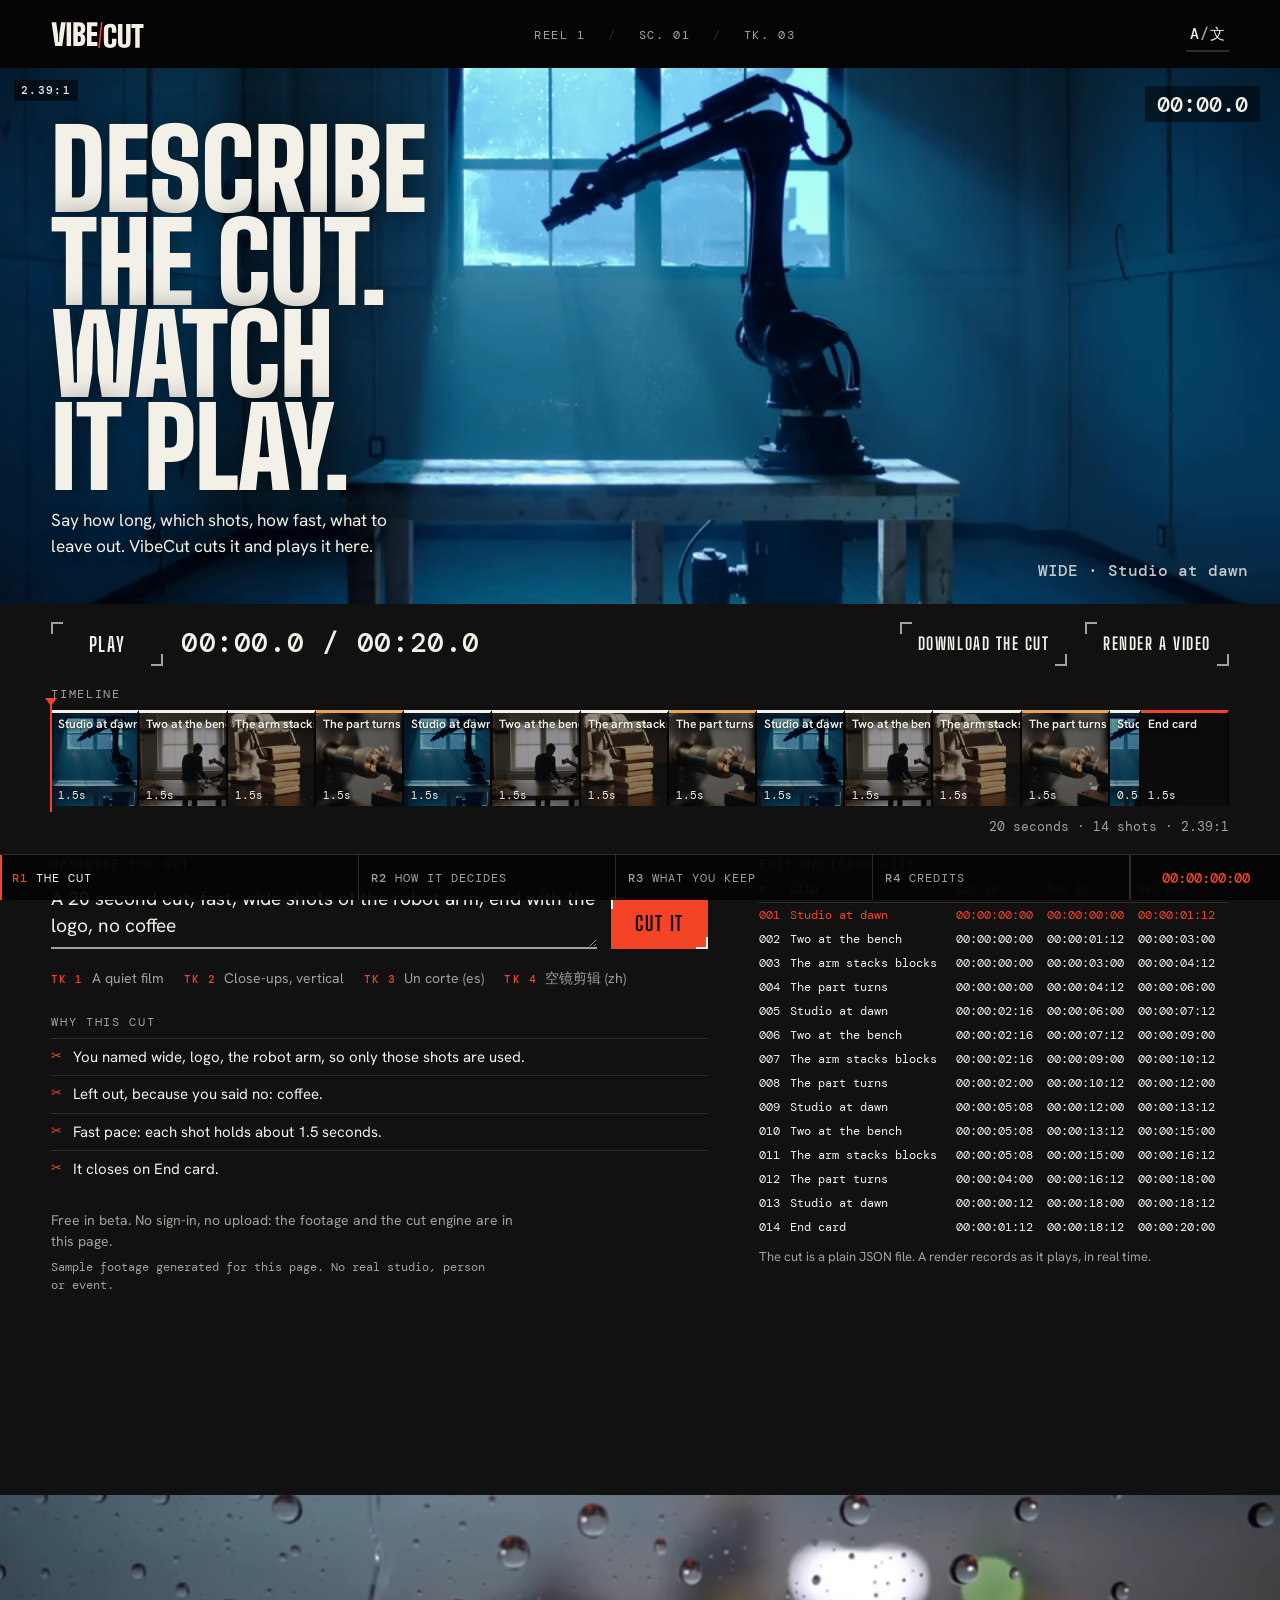
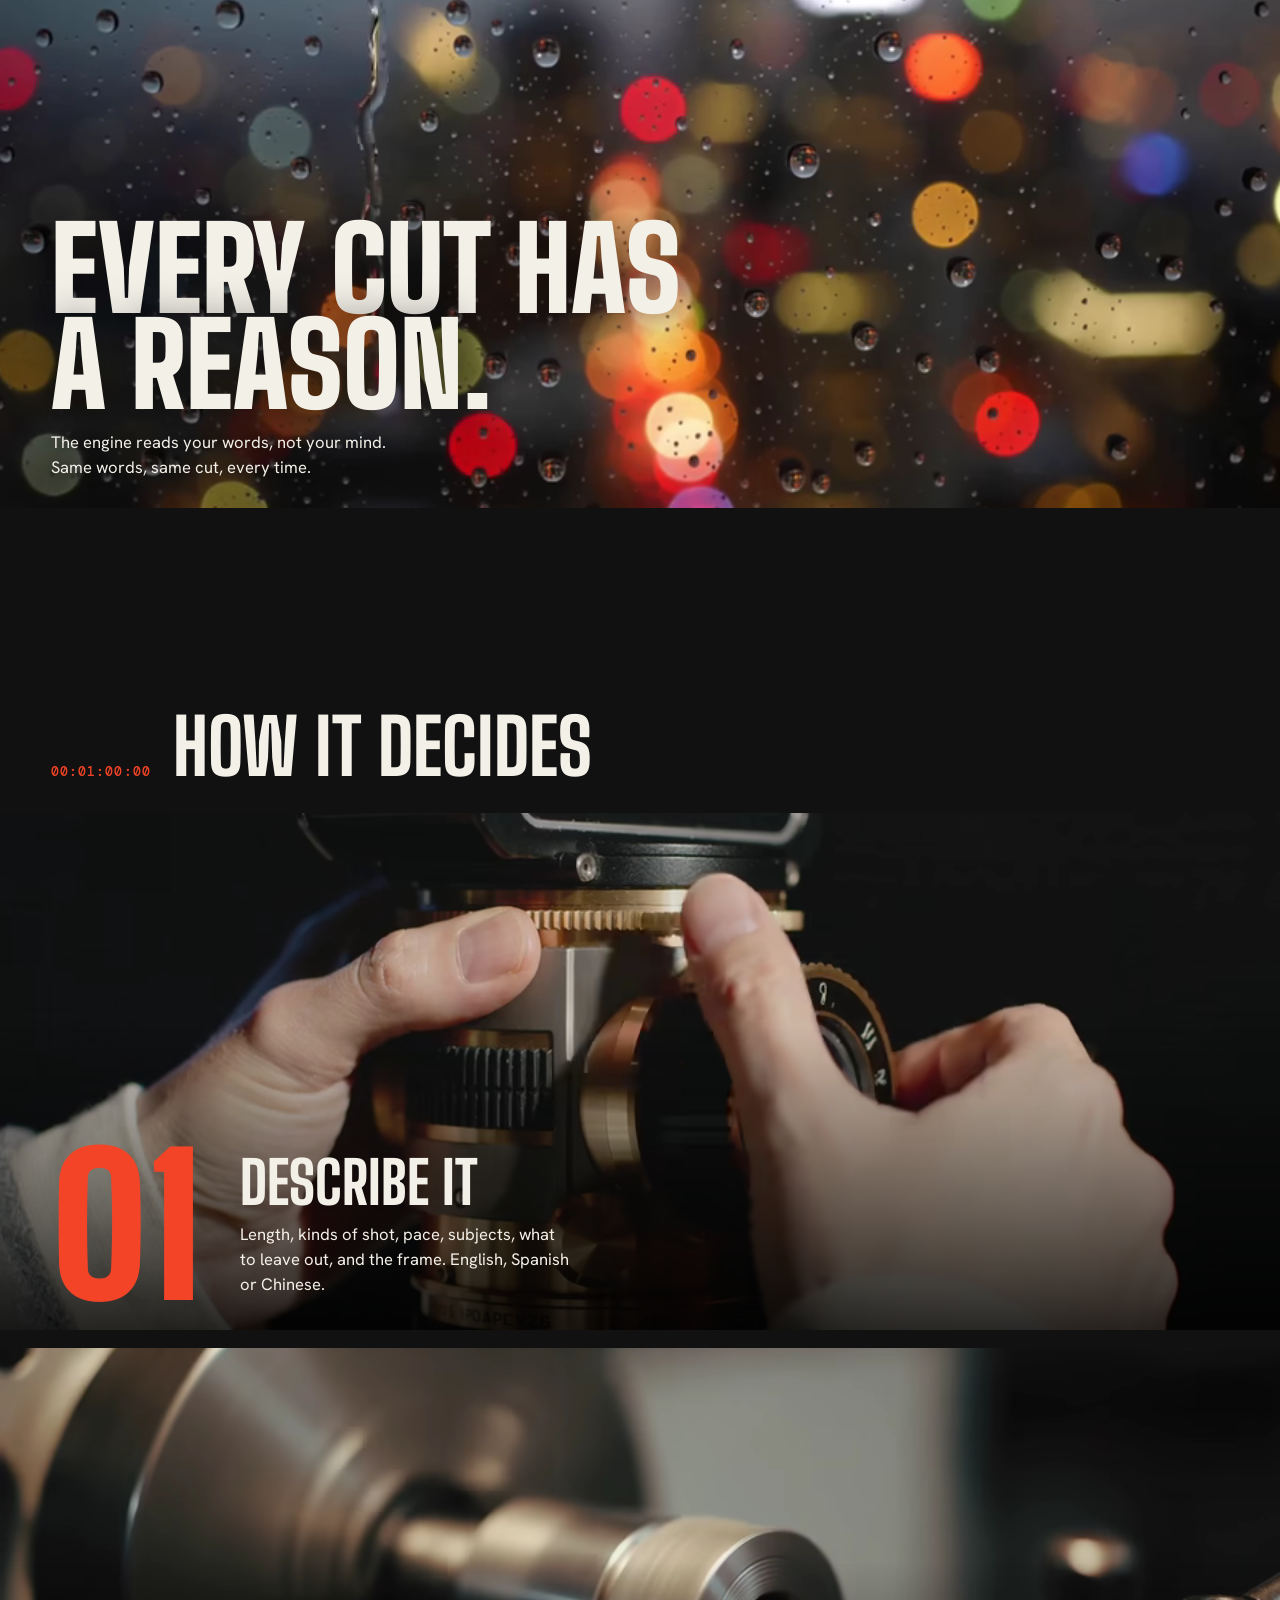
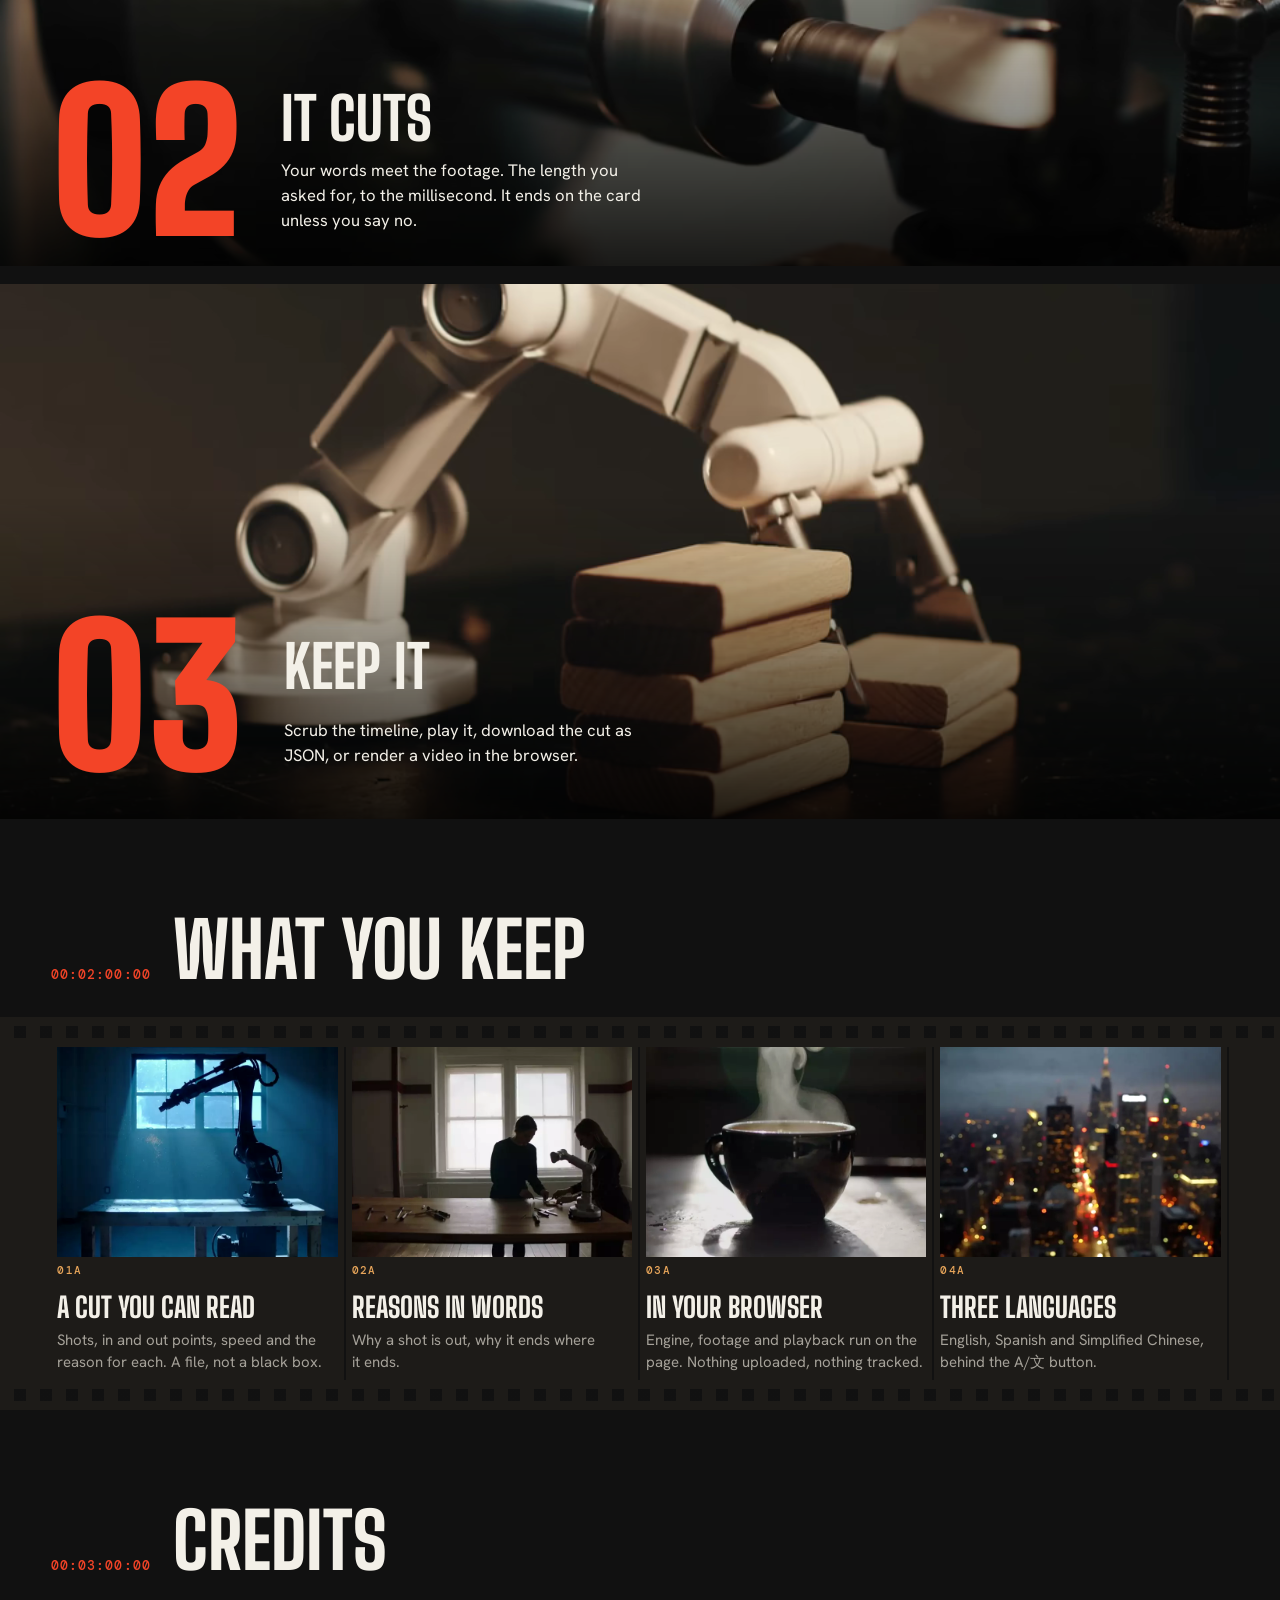
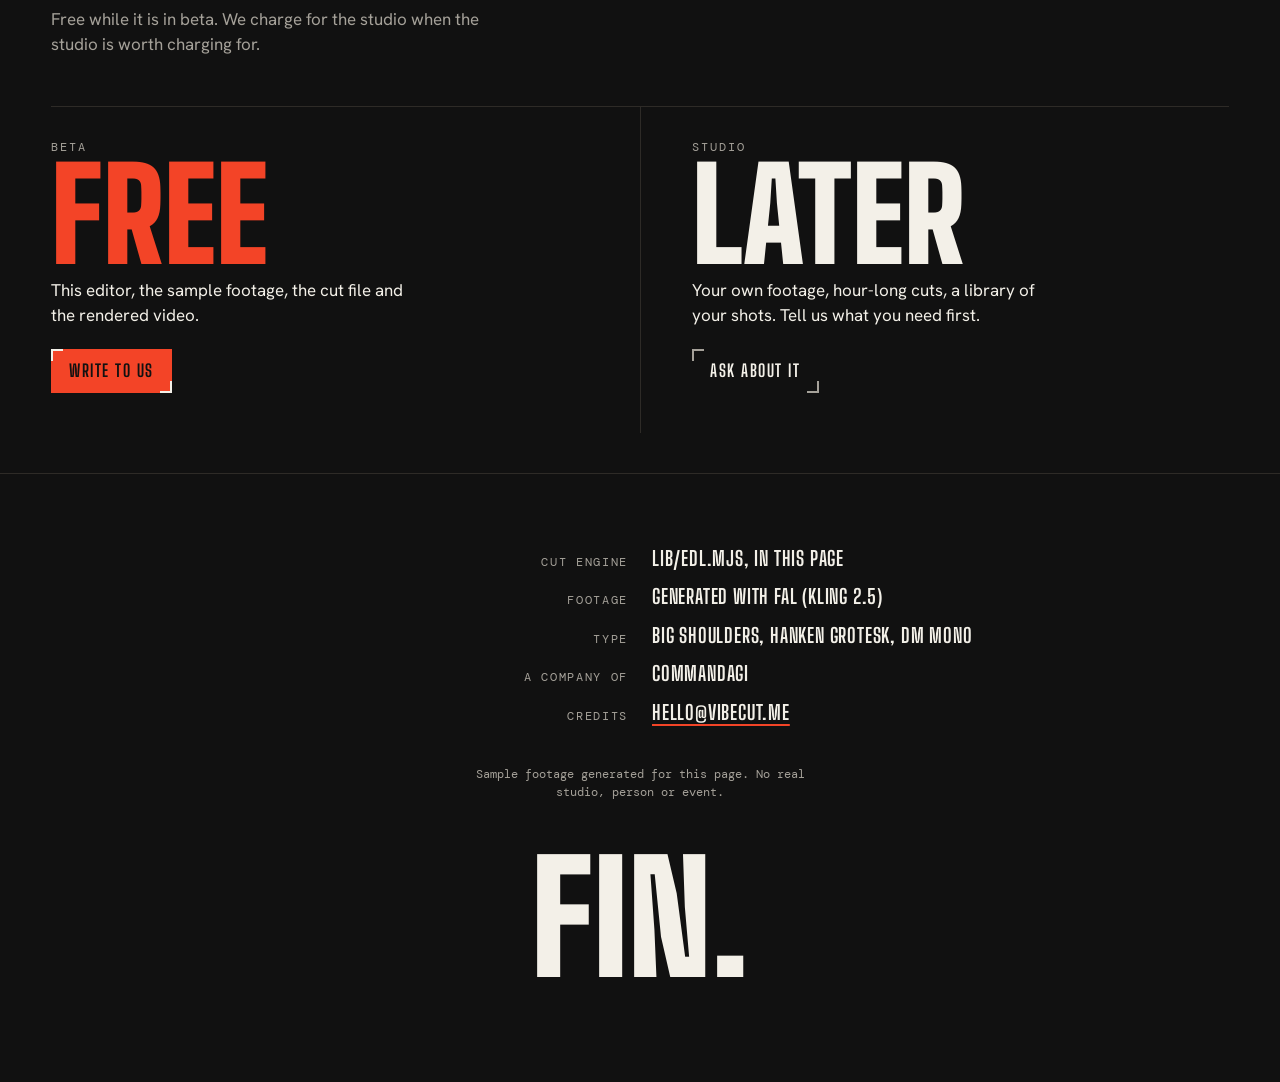
==== commit 6153990d: "The screen's frame in the HTML, the summary's line reserved: CLS 0.07 on a phone; measured in NOTES " ====
--- a/index.html
+++ b/index.html
@@ -47,7 +47,7 @@
 <main id="main">
   <section class="screening" id="cut" aria-labelledby="title">
     <div class="screen-well">
-      <div class="screen" id="screen">
+      <div class="screen" id="screen" data-frame="scope">
         <canvas id="preview" width="1280" height="536" aria-label="Describe the cut. Watch it play."></canvas>
         <p class="frame-tag" aria-hidden="true"><span id="frame-name">2.39:1</span></p>
       </div>
--- a/style.css
+++ b/style.css
@@ -214,7 +214,7 @@
 .takes button span { font: 500 11px/1 var(--mono); letter-spacing: 0.1em; color: var(--mark); margin-inline-end: 4px; }
 .takes button:hover { color: var(--ivory); text-decoration: underline 2px var(--mark); text-underline-offset: 5px; }
 
-.summary { margin: -10px 0 0; font: 400 13px/1.4 var(--mono); color: var(--ivory-2); text-align: end; }
+.summary { min-height: 1.4em; margin: -10px 0 0; font: 400 13px/1.4 var(--mono); color: var(--ivory-2); text-align: end; }
 .why ul { list-style: none; margin: 0; padding: 0; }
 .why li { padding: 7px 0 7px 22px; position: relative; font-size: 15px; border-top: 1px solid var(--line); }
 .why li::before { content: "✂"; position: absolute; left: 0; top: 7px; color: var(--mark); font-size: 13px; }
